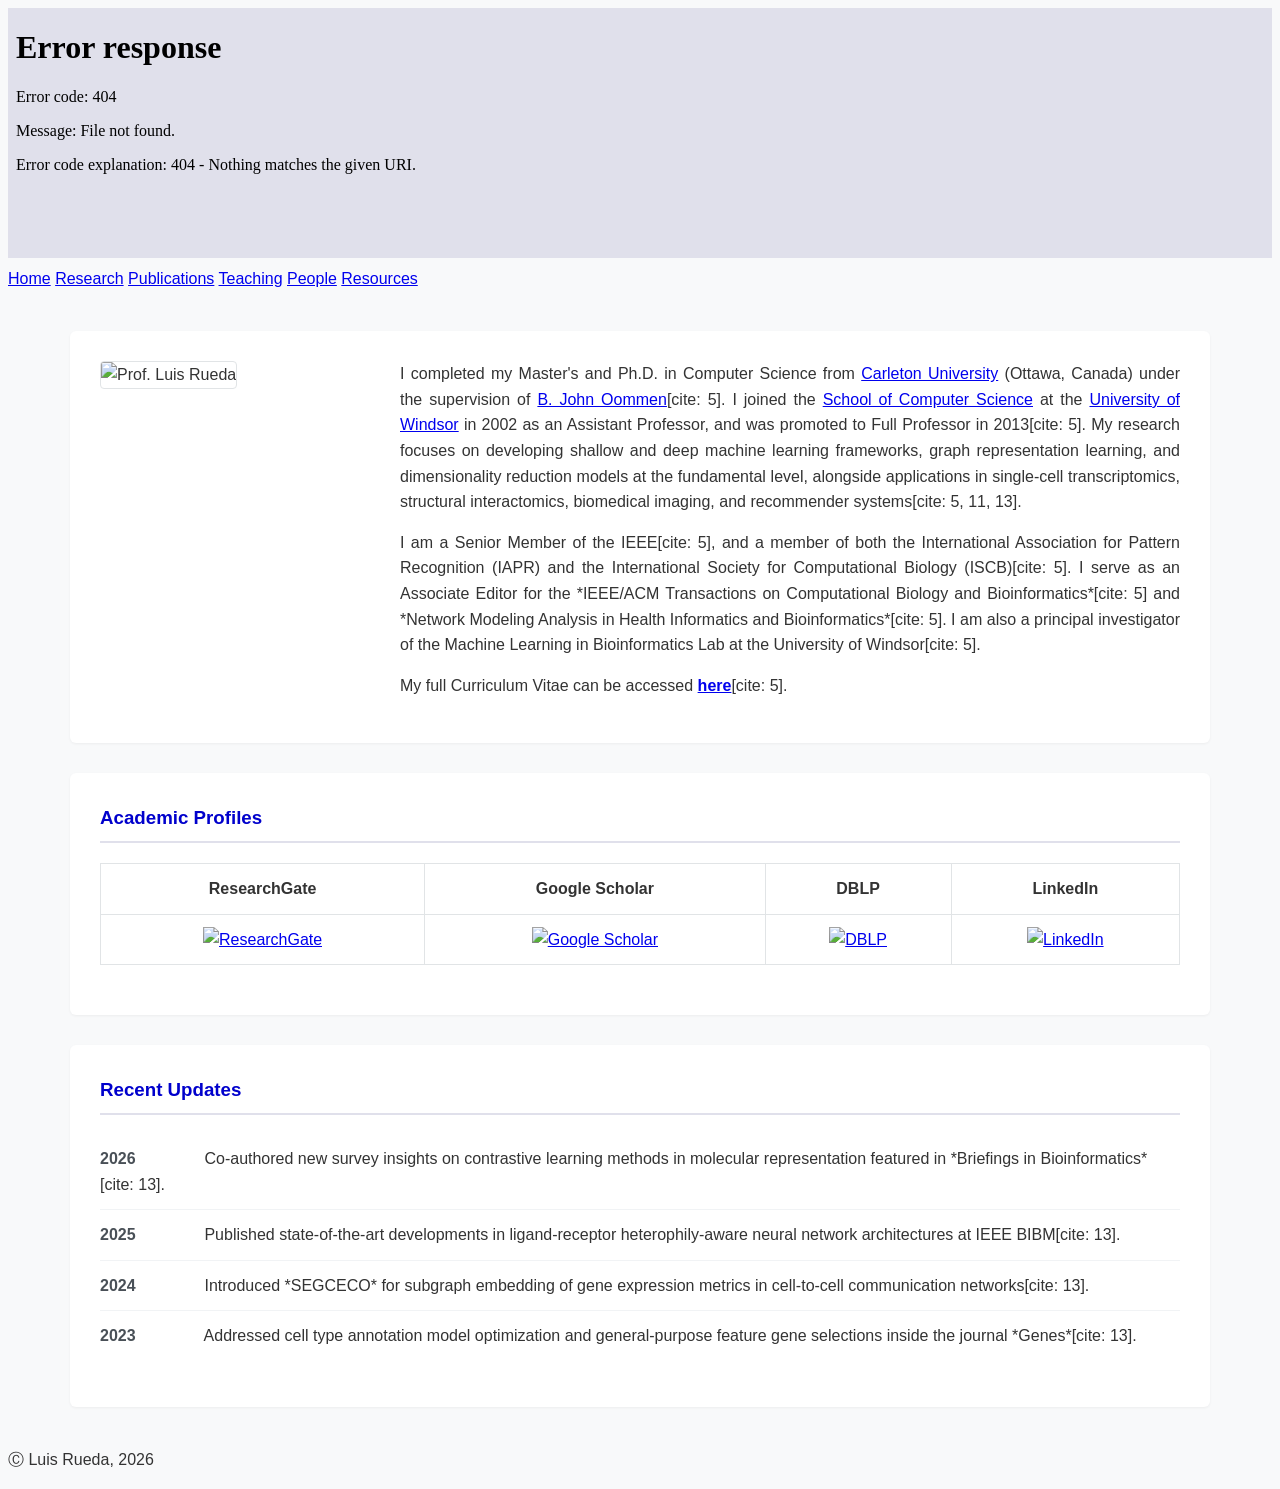
==== index.html @ a16271fa "Update index.html" ====
<!DOCTYPE html>
<html lang="en">
<head>
<title>Prof. Luis Rueda - Home</title>
<meta name="viewport" content="width=device-width, initial-scale=1.0">
<link rel="stylesheet" href="styles.css">
<style>
  /* Clean, professional enhancements for an academic site */
  body {
    font-family: -apple-system, BlinkMacSystemFont, "Segoe UI", Roboto, Arial, sans-serif;
    line-height: 1.6;
    color: #333;
    background-color: #f8f9fa;
  }
  .content-container {
    max-width: 1140px;
    margin: 40px auto;
    padding: 0 20px;
  }
  .profile-grid {
    display: grid;
    grid-template-columns: 1fr 3fr;
    gap: 40px;
    background: #ffffff;
    padding: 30px;
    border-radius: 6px;
    box-shadow: 0 1px 3px rgba(0,0,0,0.05);
    margin-bottom: 30px;
  }
  @media (max-width: 768px) {
    .profile-grid { grid-template-columns: 1fr; gap: 20px; text-align: center; }
    .profile-image { margin: 0 auto; }
  }
  .profile-image {
    width: 160px;
    height: 220px;
    object-fit: cover;
    border-radius: 4px;
    border: 1px solid #e1e4e6;
  }
  .bio-text p {
    margin-top: 0;
    margin-bottom: 15px;
    text-align: justify;
  }
  .social-links-table {
    width: 100%;
    margin: 20px 0;
    border-collapse: collapse;
  }
  .social-links-table td {
    padding: 12px;
    text-align: center;
    background: #ffffff;
    border: 1px solid #e1e4e6;
  }
  .social-links-table img {
    width: 40px;
    height: 40px;
    transition: transform 0.2s;
  }
  .social-links-table img:hover {
    transform: scale(1.05);
  }
  .section-card {
    background: #ffffff;
    padding: 30px;
    border-radius: 6px;
    box-shadow: 0 1px 3px rgba(0,0,0,0.05);
    margin-bottom: 30px;
  }
  .news-list {
    list-style: none;
    padding-left: 0;
  }
  .news-list li {
    padding: 12px 0;
    border-bottom: 1px solid #f1f3f5;
  }
  .news-list li:last-child {
    border-bottom: none;
  }
  .news-date {
    display: inline-block;
    font-weight: bold;
    color: #495057;
    min-width: 100px;
  }
</style>
</head>
<body>

<!-- Header Iframe -->
<iframe height="250px" width="100%" scrolling="no" src="header.html" style="border:none; background-color: #e0e0eb; padding:0px;" name="iframe_header">
  <p>Your browser does not support iframes.</p>
</iframe>

<!-- Navigation Bar -->
<div class="header" id="myHeader">
  <div class="navbar">
    <a href="index.html" class="active">Home</a>
    <a href="research.html">Research</a>
    <a href="publications.html">Publications</a>
    <a href="teaching.html">Teaching</a> 
    <a href="people.html">People</a>  
    <a href="resources.html">Resources</a>  
  </div>
</div>

<div class="content-container">
  <!-- Profile Overview Grid -->
  <div class="profile-grid">
    <div>
      <img class="profile-image" src="images/Luis IWBBIO 2017.jpg" alt="Prof. Luis Rueda">
    </div>
    <div class="bio-text">
      <p>I completed my Master's and Ph.D. in Computer Science from <a href="http://www.carleton.ca/" target="_blank">Carleton University</a> (Ottawa, Canada) under the supervision of <a href="http://people.scs.carleton.ca/~oommen/" target="_blank">B. John Oommen</a>[cite: 5]. I joined the <a href="http://www.cs.uwindsor.ca/" target="_blank">School of Computer Science</a> at the <a href="http://www.uwindsor.ca/" target="_blank">University of Windsor</a> in 2002 as an Assistant Professor, and was promoted to Full Professor in 2013[cite: 5]. My research focuses on developing shallow and deep machine learning frameworks, graph representation learning, and dimensionality reduction models at the fundamental level, alongside applications in single-cell transcriptomics, structural interactomics, biomedical imaging, and recommender systems[cite: 5, 11, 13].</p>
      <p>I am a Senior Member of the IEEE[cite: 5], and a member of both the International Association for Pattern Recognition (IAPR) and the International Society for Computational Biology (ISCB)[cite: 5]. I serve as an Associate Editor for the *IEEE/ACM Transactions on Computational Biology and Bioinformatics*[cite: 5] and *Network Modeling Analysis in Health Informatics and Bioinformatics*[cite: 5]. I am also a principal investigator of the Machine Learning in Bioinformatics Lab at the University of Windsor[cite: 5].</p>
      <p>My full Curriculum Vitae can be accessed <a href="CV.pdf" target="_blank"><strong>here</strong></a>[cite: 5].</p>
    </div>
  </div>

  <!-- External Scholarly Directories -->
  <div class="section-card">
    <h3 style="margin-top:0; color:#0000cc; border-bottom: 2px solid #e0e0eb; padding-bottom: 8px;">Academic Profiles</h3>
    <table class="social-links-table">
      <tr>
        <td><strong>ResearchGate</strong></td>
        <td><strong>Google Scholar</strong></td>
        <td><strong>DBLP</strong></td>
        <td><strong>LinkedIn</strong></td>
      </tr>
      <tr>
        <td><a href="https://www.researchgate.net/profile/Luis_Rueda2" target="_blank"><img src="images/researchgate.png" alt="ResearchGate"></a></td>
        <td><a href="http://scholar.google.ca/citations?user=2OPjLFkAAAAJ" target="_blank"><img src="images/googlescholar.jpg" alt="Google Scholar"></a></td>
        <td><a href="http://www.informatik.uni-trier.de/~ley/pers/hd/r/Rueda:Luis" target="_blank"><img src="images/dblp.png" alt="DBLP"></a></td>
        <td><a href="https://ca.linkedin.com/in/luis-rueda-95838b28" target="_blank"><img src="images/linkedin.png" alt="LinkedIn"></a></td>
      </tr>
    </table>
  </div>

  <!-- Clean Recent News Section -->
  <div class="section-card">
    <h3 style="margin-top:0; color:#0000cc; border-bottom: 2px solid #e0e0eb; padding-bottom: 8px;">Recent Updates</h3>
    <ul class="news-list">
      <li><span class="news-date">2026</span> Co-authored new survey insights on contrastive learning methods in molecular representation featured in *Briefings in Bioinformatics*[cite: 13].</li>
      <li><span class="news-date">2025</span> Published state-of-the-art developments in ligand-receptor heterophily-aware neural network architectures at IEEE BIBM[cite: 13].</li>
      <li><span class="news-date">2024</span> Introduced *SEGCECO* for subgraph embedding of gene expression metrics in cell-to-cell communication networks[cite: 13].</li>
      <li><span class="news-date">2023</span> Addressed cell type annotation model optimization and general-purpose feature gene selections inside the journal *Genes*[cite: 13].</li>
    </ul>
  </div>
</div>

<!-- Footer -->
<div class="footer">
  <p>&#9400; Luis Rueda, 2026</p>
</div>

<script>
window.onscroll = function() { stickyNavbar() };
var header = document.getElementById("myHeader");
var sticky = header.offsetTop;

function stickyNavbar() {
  if (window.pageYOffset > sticky) {
    header.classList.add("sticky");
  } else {
    header.classList.remove("sticky");
  }
}
</script>
</body>
</html>
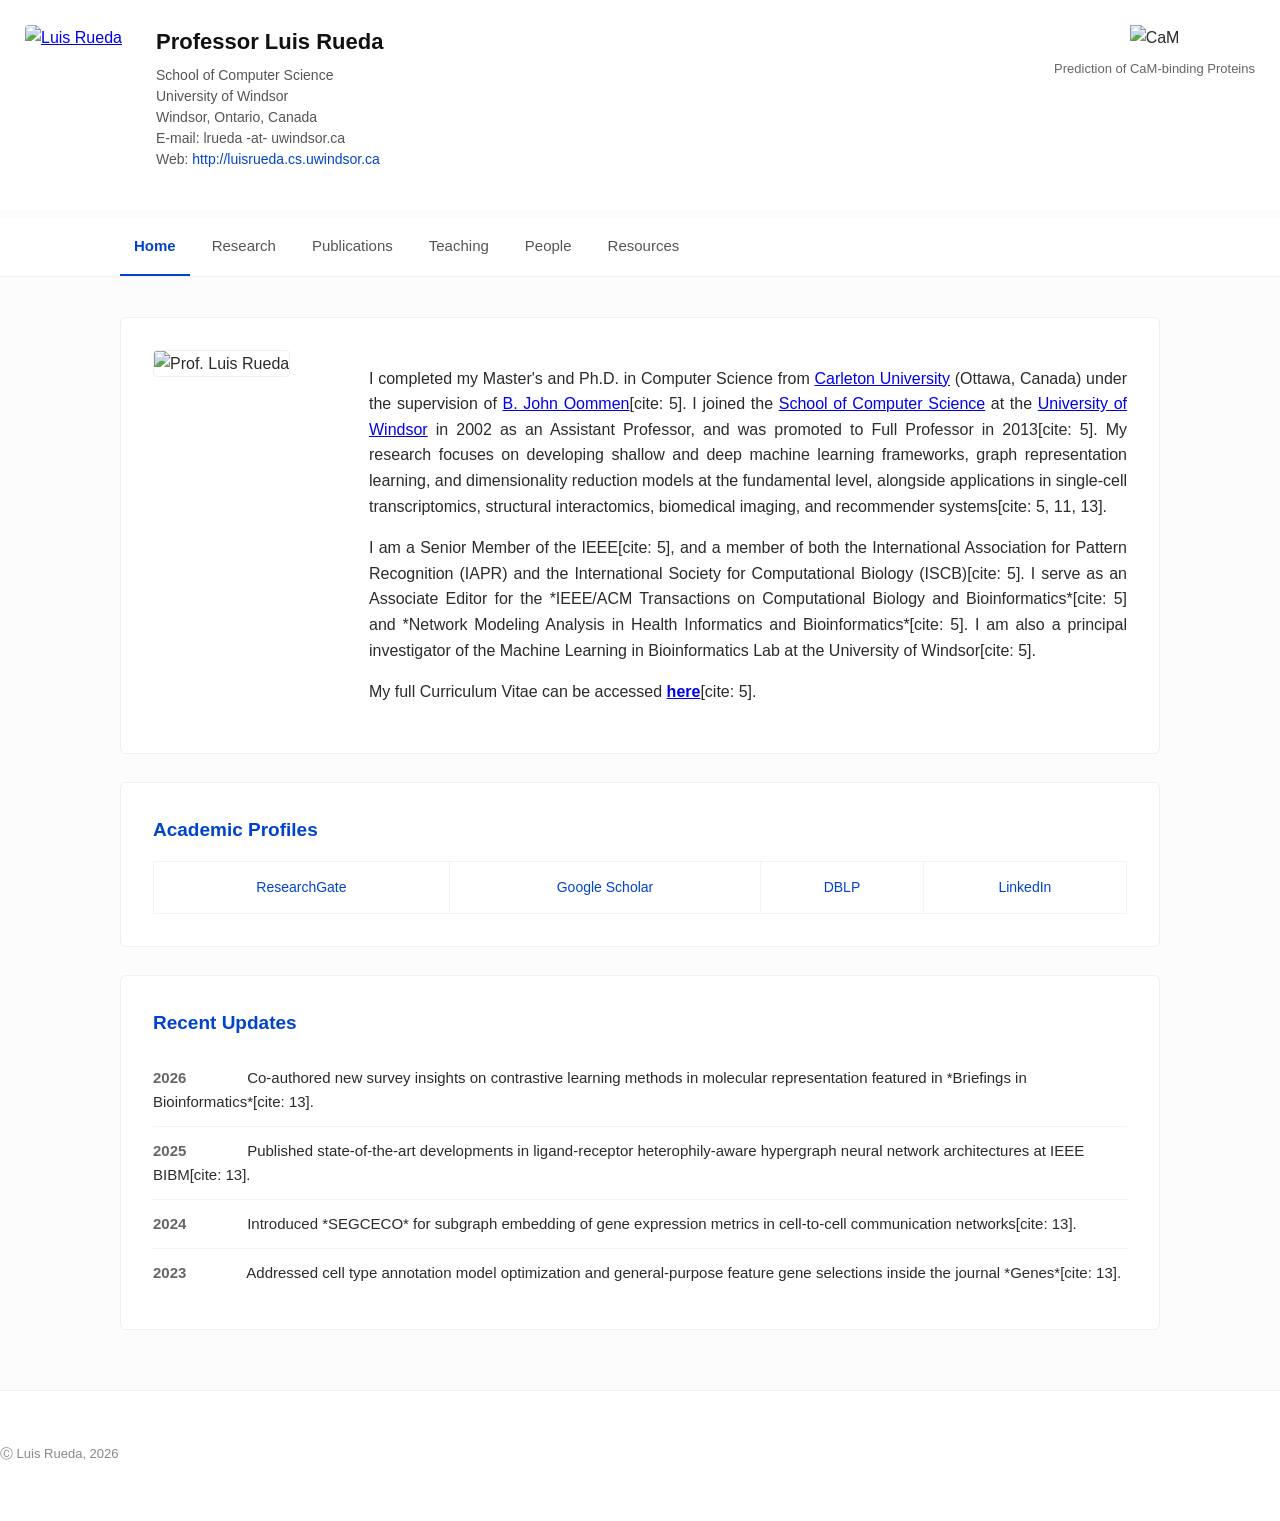
==== commit ee66ee0e: "Update index.html" ====
--- a/index.html
+++ b/index.html
@@ -4,99 +4,14 @@
 <title>Prof. Luis Rueda - Home</title>
 <meta name="viewport" content="width=device-width, initial-scale=1.0">
 <link rel="stylesheet" href="styles.css">
-<style>
-  /* Clean, professional enhancements for an academic site */
-  body {
-    font-family: -apple-system, BlinkMacSystemFont, "Segoe UI", Roboto, Arial, sans-serif;
-    line-height: 1.6;
-    color: #333;
-    background-color: #f8f9fa;
-  }
-  .content-container {
-    max-width: 1140px;
-    margin: 40px auto;
-    padding: 0 20px;
-  }
-  .profile-grid {
-    display: grid;
-    grid-template-columns: 1fr 3fr;
-    gap: 40px;
-    background: #ffffff;
-    padding: 30px;
-    border-radius: 6px;
-    box-shadow: 0 1px 3px rgba(0,0,0,0.05);
-    margin-bottom: 30px;
-  }
-  @media (max-width: 768px) {
-    .profile-grid { grid-template-columns: 1fr; gap: 20px; text-align: center; }
-    .profile-image { margin: 0 auto; }
-  }
-  .profile-image {
-    width: 160px;
-    height: 220px;
-    object-fit: cover;
-    border-radius: 4px;
-    border: 1px solid #e1e4e6;
-  }
-  .bio-text p {
-    margin-top: 0;
-    margin-bottom: 15px;
-    text-align: justify;
-  }
-  .social-links-table {
-    width: 100%;
-    margin: 20px 0;
-    border-collapse: collapse;
-  }
-  .social-links-table td {
-    padding: 12px;
-    text-align: center;
-    background: #ffffff;
-    border: 1px solid #e1e4e6;
-  }
-  .social-links-table img {
-    width: 40px;
-    height: 40px;
-    transition: transform 0.2s;
-  }
-  .social-links-table img:hover {
-    transform: scale(1.05);
-  }
-  .section-card {
-    background: #ffffff;
-    padding: 30px;
-    border-radius: 6px;
-    box-shadow: 0 1px 3px rgba(0,0,0,0.05);
-    margin-bottom: 30px;
-  }
-  .news-list {
-    list-style: none;
-    padding-left: 0;
-  }
-  .news-list li {
-    padding: 12px 0;
-    border-bottom: 1px solid #f1f3f5;
-  }
-  .news-list li:last-child {
-    border-bottom: none;
-  }
-  .news-date {
-    display: inline-block;
-    font-weight: bold;
-    color: #495057;
-    min-width: 100px;
-  }
-</style>
 </head>
 <body>
 
-<!-- Header Iframe -->
-<iframe height="250px" width="100%" scrolling="no" src="header.html" style="border:none; background-color: #e0e0eb; padding:0px;" name="iframe_header">
+<iframe height="210px" width="100%" scrolling="no" src="header.html" style="border:none;" name="iframe_header">
   <p>Your browser does not support iframes.</p>
 </iframe>
 
-<!-- Navigation Bar -->
-<div class="header" id="myHeader">
+<div id="myHeader">
   <div class="navbar">
     <a href="index.html" class="active">Home</a>
     <a href="research.html">Research</a>
@@ -108,50 +23,40 @@
 </div>
 
 <div class="content-container">
-  <!-- Profile Overview Grid -->
   <div class="profile-grid">
     <div>
       <img class="profile-image" src="images/Luis IWBBIO 2017.jpg" alt="Prof. Luis Rueda">
     </div>
-    <div class="bio-text">
+    <div>
       <p>I completed my Master's and Ph.D. in Computer Science from <a href="http://www.carleton.ca/" target="_blank">Carleton University</a> (Ottawa, Canada) under the supervision of <a href="http://people.scs.carleton.ca/~oommen/" target="_blank">B. John Oommen</a>[cite: 5]. I joined the <a href="http://www.cs.uwindsor.ca/" target="_blank">School of Computer Science</a> at the <a href="http://www.uwindsor.ca/" target="_blank">University of Windsor</a> in 2002 as an Assistant Professor, and was promoted to Full Professor in 2013[cite: 5]. My research focuses on developing shallow and deep machine learning frameworks, graph representation learning, and dimensionality reduction models at the fundamental level, alongside applications in single-cell transcriptomics, structural interactomics, biomedical imaging, and recommender systems[cite: 5, 11, 13].</p>
       <p>I am a Senior Member of the IEEE[cite: 5], and a member of both the International Association for Pattern Recognition (IAPR) and the International Society for Computational Biology (ISCB)[cite: 5]. I serve as an Associate Editor for the *IEEE/ACM Transactions on Computational Biology and Bioinformatics*[cite: 5] and *Network Modeling Analysis in Health Informatics and Bioinformatics*[cite: 5]. I am also a principal investigator of the Machine Learning in Bioinformatics Lab at the University of Windsor[cite: 5].</p>
       <p>My full Curriculum Vitae can be accessed <a href="CV.pdf" target="_blank"><strong>here</strong></a>[cite: 5].</p>
     </div>
   </div>
 
-  <!-- External Scholarly Directories -->
   <div class="section-card">
-    <h3 style="margin-top:0; color:#0000cc; border-bottom: 2px solid #e0e0eb; padding-bottom: 8px;">Academic Profiles</h3>
+    <h3>Academic Profiles</h3>
     <table class="social-links-table">
       <tr>
-        <td><strong>ResearchGate</strong></td>
-        <td><strong>Google Scholar</strong></td>
-        <td><strong>DBLP</strong></td>
-        <td><strong>LinkedIn</strong></td>
-      </tr>
-      <tr>
-        <td><a href="https://www.researchgate.net/profile/Luis_Rueda2" target="_blank"><img src="images/researchgate.png" alt="ResearchGate"></a></td>
-        <td><a href="http://scholar.google.ca/citations?user=2OPjLFkAAAAJ" target="_blank"><img src="images/googlescholar.jpg" alt="Google Scholar"></a></td>
-        <td><a href="http://www.informatik.uni-trier.de/~ley/pers/hd/r/Rueda:Luis" target="_blank"><img src="images/dblp.png" alt="DBLP"></a></td>
-        <td><a href="https://ca.linkedin.com/in/luis-rueda-95838b28" target="_blank"><img src="images/linkedin.png" alt="LinkedIn"></a></td>
+        <td><a href="https://www.researchgate.net/profile/Luis_Rueda2" target="_blank">ResearchGate</a></td>
+        <td><a href="http://scholar.google.ca/citations?user=2OPjLFkAAAAJ" target="_blank">Google Scholar</a></td>
+        <td><a href="http://www.informatik.uni-trier.de/~ley/pers/hd/r/Rueda:Luis" target="_blank">DBLP</a></td>
+        <td><a href="https://ca.linkedin.com/in/luis-rueda-95838b28" target="_blank">LinkedIn</a></td>
       </tr>
     </table>
   </div>
 
-  <!-- Clean Recent News Section -->
   <div class="section-card">
-    <h3 style="margin-top:0; color:#0000cc; border-bottom: 2px solid #e0e0eb; padding-bottom: 8px;">Recent Updates</h3>
+    <h3>Recent Updates</h3>
     <ul class="news-list">
       <li><span class="news-date">2026</span> Co-authored new survey insights on contrastive learning methods in molecular representation featured in *Briefings in Bioinformatics*[cite: 13].</li>
-      <li><span class="news-date">2025</span> Published state-of-the-art developments in ligand-receptor heterophily-aware neural network architectures at IEEE BIBM[cite: 13].</li>
+      <li><span class="news-date">2025</span> Published state-of-the-art developments in ligand-receptor heterophily-aware hypergraph neural network architectures at IEEE BIBM[cite: 13].</li>
       <li><span class="news-date">2024</span> Introduced *SEGCECO* for subgraph embedding of gene expression metrics in cell-to-cell communication networks[cite: 13].</li>
       <li><span class="news-date">2023</span> Addressed cell type annotation model optimization and general-purpose feature gene selections inside the journal *Genes*[cite: 13].</li>
     </ul>
   </div>
 </div>
 
-<!-- Footer -->
 <div class="footer">
   <p>&#9400; Luis Rueda, 2026</p>
 </div>
@@ -162,11 +67,8 @@
 var sticky = header.offsetTop;
 
 function stickyNavbar() {
-  if (window.pageYOffset > sticky) {
-    header.classList.add("sticky");
-  } else {
-    header.classList.remove("sticky");
-  }
+  if (window.pageYOffset > sticky) { header.classList.add("sticky"); } 
+  else { header.classList.remove("sticky"); }
 }
 </script>
 </body>
--- a/styles.css
+++ b/styles.css
@@ -0,0 +1,208 @@
+/* --- Core Reset & Typography --- */
+body {
+  font-family: -apple-system, BlinkMacSystemFont, "Segoe UI", Roboto, "Helvetica Neue", Arial, sans-serif;
+  line-height: 1.6;
+  color: #2b2b2b;
+  background-color: #fcfcfd;
+  margin: 0;
+  padding: 0;
+}
+
+/* --- Content Container --- */
+.content-container {
+  max-width: 1040px;
+  margin: 40px auto;
+  padding: 0 24px;
+}
+
+h2 {
+  font-size: 26px;
+  color: #111111;
+  font-weight: 600;
+  margin-bottom: 24px;
+}
+
+p {
+  text-align: justify;
+  margin-bottom: 16px;
+}
+
+/* --- Clean Navigation Bar --- */
+#myHeader {
+  width: 100%;
+  background-color: #ffffff;
+  border-bottom: 1px solid #eef0f2;
+  z-index: 1000;
+}
+
+.navbar {
+  max-width: 1040px;
+  margin: 0 auto;
+  padding: 0 24px;
+  display: flex;
+  gap: 8px;
+}
+
+.navbar a {
+  display: inline-block;
+  padding: 16px 14px;
+  color: #555555;
+  text-decoration: none;
+  font-size: 15px;
+  font-weight: 500;
+  border-bottom: 2px solid transparent;
+  transition: all 0.2s ease-in-out;
+}
+
+.navbar a:hover {
+  color: #0044cc;
+}
+
+.navbar a.active {
+  color: #0044cc;
+  border-bottom-color: #0044cc;
+  font-weight: 600;
+}
+
+.sticky {
+  position: fixed;
+  top: 0;
+  box-shadow: 0 2px 8px rgba(0, 0, 0, 0.04);
+}
+
+/* --- Card Architecture (Template Blocks) --- */
+.section-card, .research-card, .category-section {
+  background: #ffffff;
+  padding: 32px;
+  border-radius: 6px;
+  border: 1px solid #eef0f2;
+  margin-bottom: 28px;
+}
+
+.section-card h3, .research-card h3, .category-section h3 {
+  margin-top: 0;
+  margin-bottom: 16px;
+  font-size: 19px;
+  color: #0044cc;
+  font-weight: 600;
+}
+
+/* --- Home Page Specifics --- */
+.profile-grid {
+  display: grid;
+  grid-template-columns: 180px 1fr;
+  gap: 36px;
+  background: #ffffff;
+  padding: 32px;
+  border-radius: 6px;
+  border: 1px solid #eef0f2;
+  margin-bottom: 28px;
+}
+
+.profile-image {
+  width: 100%;
+  height: auto;
+  aspect-ratio: 160 / 220;
+  object-fit: cover;
+  border-radius: 4px;
+  border: 1px solid #eef0f2;
+}
+
+@media (max-width: 768px) {
+  .profile-grid {
+    grid-template-columns: 1fr;
+    gap: 24px;
+    text-align: center;
+  }
+  .profile-image {
+    width: 160px;
+    margin: 0 auto;
+  }
+  .navbar {
+    flex-wrap: wrap;
+    justify-content: center;
+  }
+}
+
+.social-links-table {
+  width: 100%;
+  border-collapse: collapse;
+  margin-top: 16px;
+}
+
+.social-links-table td {
+  padding: 14px;
+  text-align: center;
+  border: 1px solid #f1f3f5;
+  font-size: 14px;
+}
+
+.social-links-table a {
+  color: #0044cc;
+  text-decoration: none;
+  font-weight: 500;
+}
+
+.social-links-table a:hover {
+  text-decoration: underline;
+}
+
+.news-list {
+  list-style: none;
+  padding-left: 0;
+  margin: 0;
+}
+
+.news-list li {
+  padding: 12px 0;
+  border-bottom: 1px solid #f1f3f5;
+  font-size: 15px;
+}
+
+.news-list li:last-child {
+  border-bottom: none;
+}
+
+.news-date {
+  display: inline-block;
+  font-weight: 600;
+  color: #666666;
+  min-width: 90px;
+}
+
+/* --- Publications Specifics --- */
+.pub-type-heading {
+  font-size: 12px;
+  text-transform: uppercase;
+  color: #888888;
+  letter-spacing: 0.8px;
+  font-weight: 700;
+  margin: 24px 0 10px 0;
+}
+
+.pub-list {
+  padding-left: 20px;
+  margin: 0;
+}
+
+.pub-list li {
+  margin-bottom: 12px;
+  font-size: 15px;
+}
+
+.venue-tag {
+  font-style: italic;
+  color: #555555;
+  font-weight: 500;
+}
+
+/* --- Footer --- */
+.footer {
+  text-align: center;
+  padding: 40px 0;
+  font-size: 13px;
+  color: #888888;
+  border-top: 1px solid #eef0f2;
+  background: #ffffff;
+  margin-top: 60px;
+}
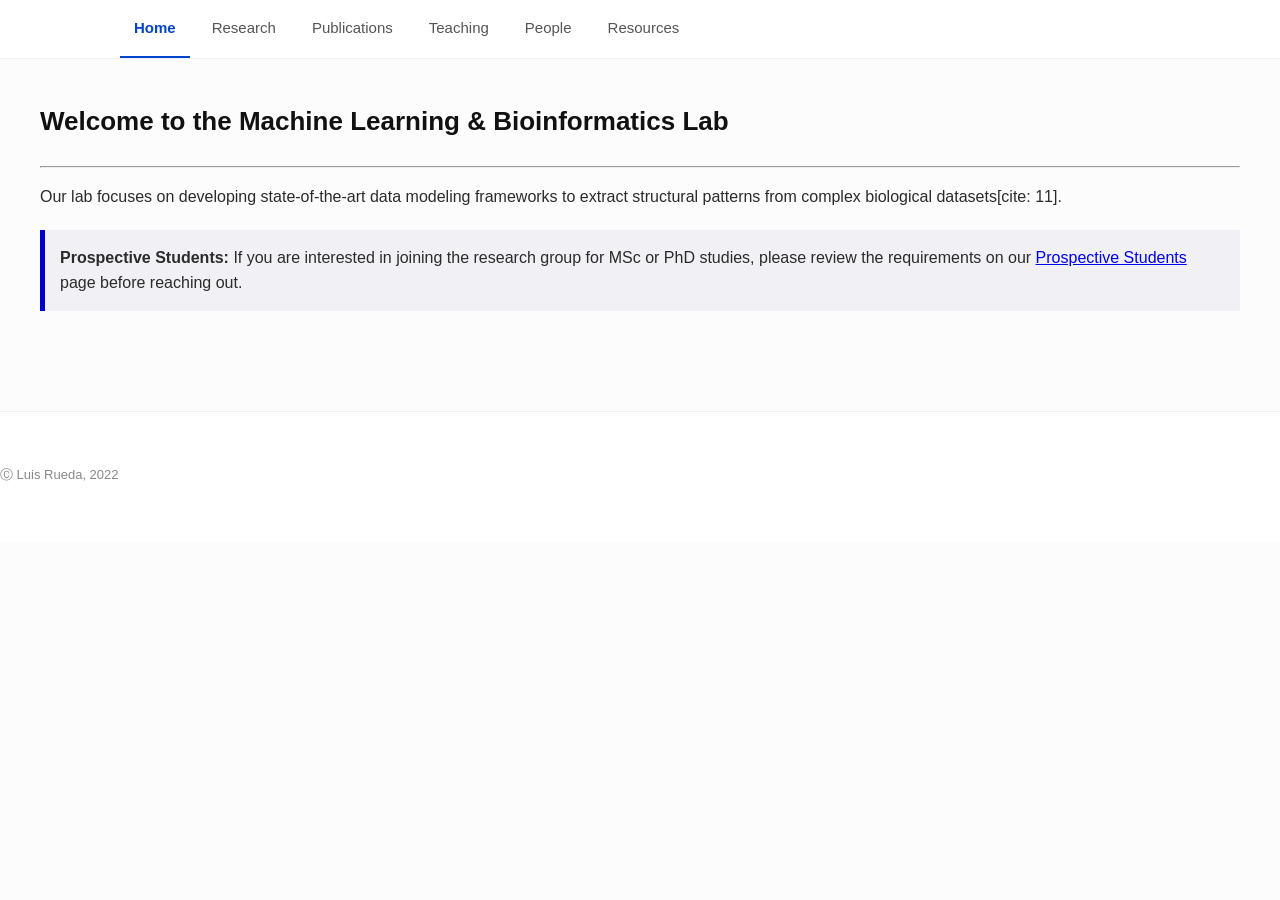
==== commit f706de50: "Update index.html" ====
--- a/index.html
+++ b/index.html
@@ -1,5 +1,5 @@
 <!DOCTYPE html>
-<html lang="en">
+<html>
 <head>
 <title>Prof. Luis Rueda - Home</title>
 <meta name="viewport" content="width=device-width, initial-scale=1.0">
@@ -7,13 +7,14 @@
 </head>
 <body>
 
-<iframe height="210px" width="100%" scrolling="no" src="header.html" style="border:none;" name="iframe_header">
-  <p>Your browser does not support iframes.</p>
-</iframe>
+<!-- Integrated Header Element -->
+<div class="header-container">
+  <!-- Dynamic header insert location or server include fallback -->
+</div>
 
-<div id="myHeader">
+<div class="header" id="myHeader">
   <div class="navbar">
-    <a href="index.html" class="active">Home</a>
+    <a class="active" href="index.html">Home</a>
     <a href="research.html">Research</a>
     <a href="publications.html">Publications</a>
     <a href="teaching.html">Teaching</a> 
@@ -22,54 +23,19 @@
   </div>
 </div>
 
-<div class="content-container">
-  <div class="profile-grid">
-    <div>
-      <img class="profile-image" src="images/Luis IWBBIO 2017.jpg" alt="Prof. Luis Rueda">
-    </div>
-    <div>
-      <p>I completed my Master's and Ph.D. in Computer Science from <a href="http://www.carleton.ca/" target="_blank">Carleton University</a> (Ottawa, Canada) under the supervision of <a href="http://people.scs.carleton.ca/~oommen/" target="_blank">B. John Oommen</a>[cite: 5]. I joined the <a href="http://www.cs.uwindsor.ca/" target="_blank">School of Computer Science</a> at the <a href="http://www.uwindsor.ca/" target="_blank">University of Windsor</a> in 2002 as an Assistant Professor, and was promoted to Full Professor in 2013[cite: 5]. My research focuses on developing shallow and deep machine learning frameworks, graph representation learning, and dimensionality reduction models at the fundamental level, alongside applications in single-cell transcriptomics, structural interactomics, biomedical imaging, and recommender systems[cite: 5, 11, 13].</p>
-      <p>I am a Senior Member of the IEEE[cite: 5], and a member of both the International Association for Pattern Recognition (IAPR) and the International Society for Computational Biology (ISCB)[cite: 5]. I serve as an Associate Editor for the *IEEE/ACM Transactions on Computational Biology and Bioinformatics*[cite: 5] and *Network Modeling Analysis in Health Informatics and Bioinformatics*[cite: 5]. I am also a principal investigator of the Machine Learning in Bioinformatics Lab at the University of Windsor[cite: 5].</p>
-      <p>My full Curriculum Vitae can be accessed <a href="CV.pdf" target="_blank"><strong>here</strong></a>[cite: 5].</p>
-    </div>
-  </div>
-
-  <div class="section-card">
-    <h3>Academic Profiles</h3>
-    <table class="social-links-table">
-      <tr>
-        <td><a href="https://www.researchgate.net/profile/Luis_Rueda2" target="_blank">ResearchGate</a></td>
-        <td><a href="http://scholar.google.ca/citations?user=2OPjLFkAAAAJ" target="_blank">Google Scholar</a></td>
-        <td><a href="http://www.informatik.uni-trier.de/~ley/pers/hd/r/Rueda:Luis" target="_blank">DBLP</a></td>
-        <td><a href="https://ca.linkedin.com/in/luis-rueda-95838b28" target="_blank">LinkedIn</a></td>
-      </tr>
-    </table>
-  </div>
-
-  <div class="section-card">
-    <h3>Recent Updates</h3>
-    <ul class="news-list">
-      <li><span class="news-date">2026</span> Co-authored new survey insights on contrastive learning methods in molecular representation featured in *Briefings in Bioinformatics*[cite: 13].</li>
-      <li><span class="news-date">2025</span> Published state-of-the-art developments in ligand-receptor heterophily-aware hypergraph neural network architectures at IEEE BIBM[cite: 13].</li>
-      <li><span class="news-date">2024</span> Introduced *SEGCECO* for subgraph embedding of gene expression metrics in cell-to-cell communication networks[cite: 13].</li>
-      <li><span class="news-date">2023</span> Addressed cell type annotation model optimization and general-purpose feature gene selections inside the journal *Genes*[cite: 13].</li>
-    </ul>
-  </div>
+<div class="content-wrapper" style="padding: 20px; max-width: 1200px; margin: auto;">
+  <h2>Welcome to the Machine Learning & Bioinformatics Lab</h2>
+  <hr>
+  <p>Our lab focuses on developing state-of-the-art data modeling frameworks to extract structural patterns from complex biological datasets[cite: 11].</p>
+  
+  <blockquote style="margin: 20px 0; padding: 15px; background: #f0f0f5; border-left: 5px solid #0000cc;">
+    <strong>Prospective Students:</strong> If you are interested in joining the research group for MSc or PhD studies, please review the requirements on our <a href="prospective-students.html">Prospective Students</a> page before reaching out.
+  </blockquote>
 </div>
 
 <div class="footer">
-  <p>&#9400; Luis Rueda, 2026</p>
+    <p>&#9400; Luis Rueda, 2022</p>
 </div>
 
-<script>
-window.onscroll = function() { stickyNavbar() };
-var header = document.getElementById("myHeader");
-var sticky = header.offsetTop;
-
-function stickyNavbar() {
-  if (window.pageYOffset > sticky) { header.classList.add("sticky"); } 
-  else { header.classList.remove("sticky"); }
-}
-</script>
 </body>
 </html>
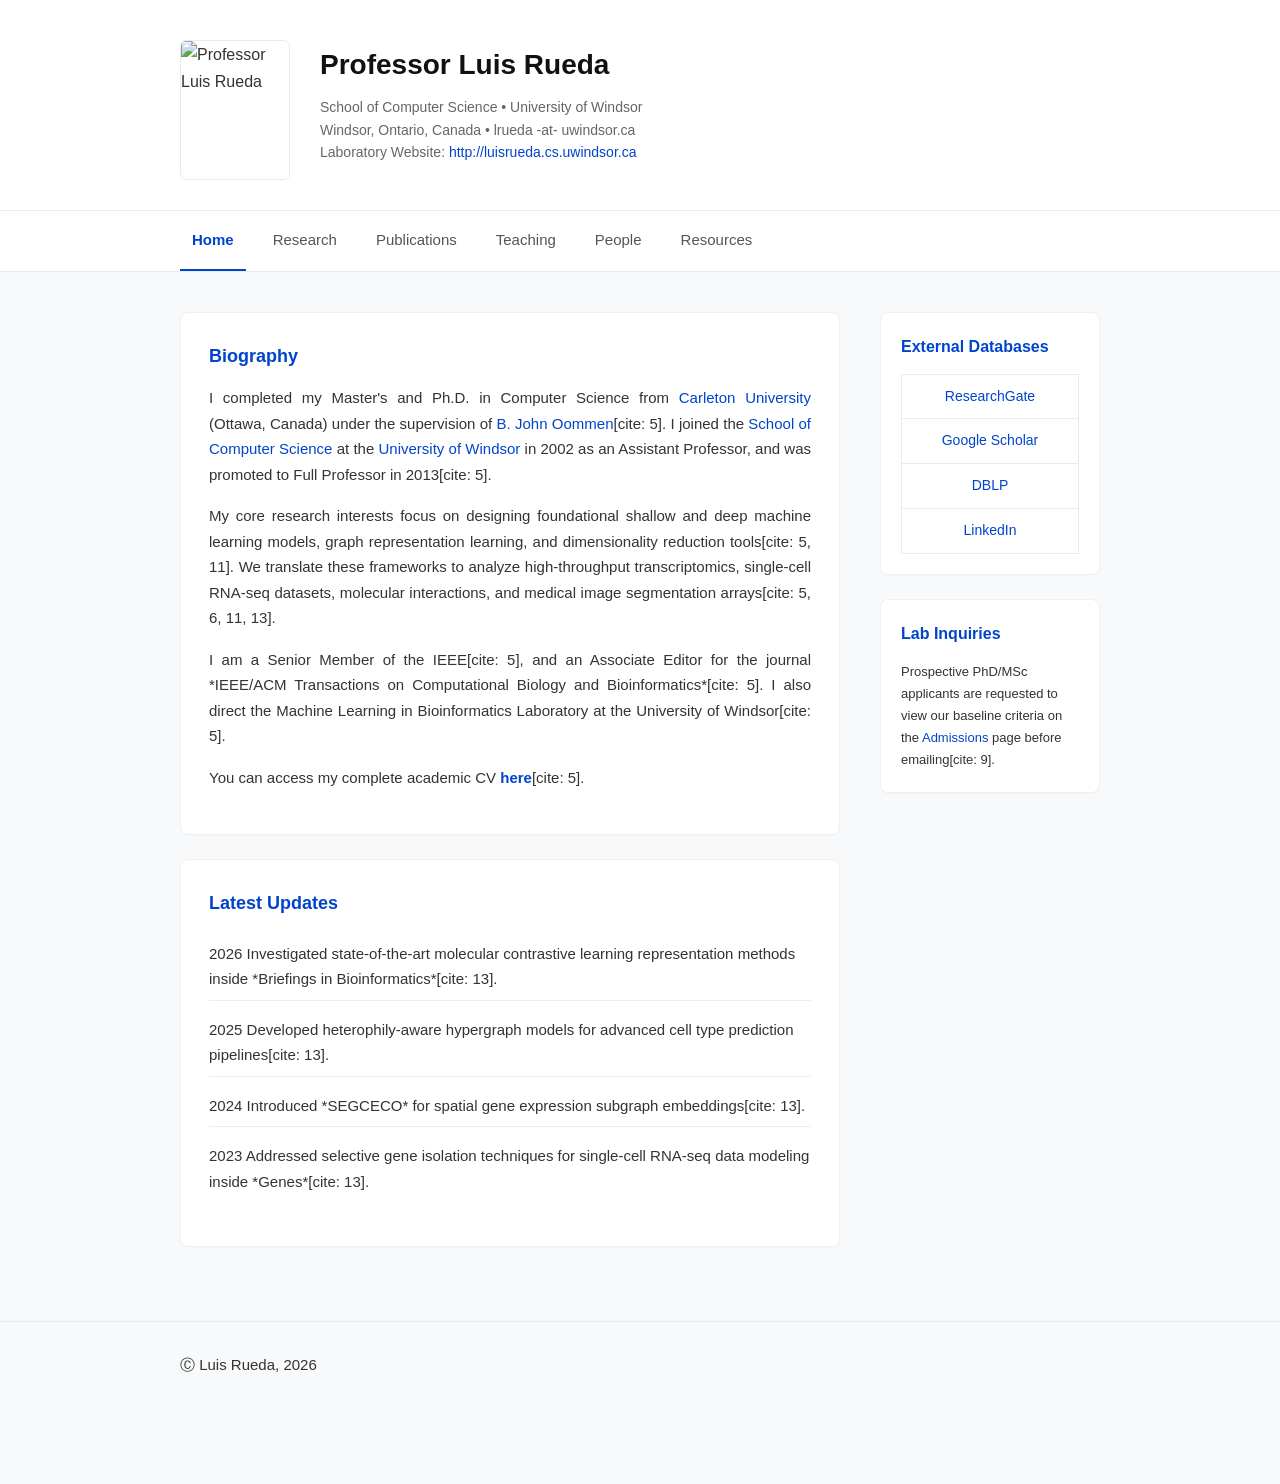
==== commit 52dfbbb0: "Update index.html" ====
--- a/index.html
+++ b/index.html
@@ -1,5 +1,5 @@
 <!DOCTYPE html>
-<html>
+<html lang="en">
 <head>
 <title>Prof. Luis Rueda - Home</title>
 <meta name="viewport" content="width=device-width, initial-scale=1.0">
@@ -7,35 +7,88 @@
 </head>
 <body>
 
-<!-- Integrated Header Element -->
-<div class="header-container">
-  <!-- Dynamic header insert location or server include fallback -->
-</div>
+<!-- Modern Top Branding Header Section -->
+<header class="site-header">
+  <div class="container">
+    <div class="profile-block">
+      <img src="images/Luis Aug 2015.jpg" alt="Professor Luis Rueda" class="profile-pic">
+      <div class="profile-info">
+        <h1>Professor Luis Rueda</h1>
+        <p>
+          School of Computer Science &bull; University of Windsor<br>
+          Windsor, Ontario, Canada &bull; lrueda -at- uwindsor.ca<br>
+          Laboratory Website: <a href="http://luisrueda.cs.uwindsor.ca">http://luisrueda.cs.uwindsor.ca</a>
+        </p>
+      </div>
+    </div>
+  </div>
+</header>
 
-<div class="header" id="myHeader">
-  <div class="navbar">
-    <a class="active" href="index.html">Home</a>
-    <a href="research.html">Research</a>
-    <a href="publications.html">Publications</a>
-    <a href="teaching.html">Teaching</a> 
-    <a href="people.html">People</a>  
-    <a href="resources.html">Resources</a>  
+<!-- Modern Sticky Navbar Navigation -->
+<div class="nav-wrapper">
+  <div class="container">
+    <nav class="navbar">
+      <a href="index.html" class="active">Home</a>
+      <a href="research.html">Research</a>
+      <a href="publications.html">Publications</a>
+      <a href="teaching.html">Teaching</a> 
+      <a href="people.html">People</a>  
+      <a href="resources.html">Resources</a>  
+    </nav>
   </div>
 </div>
 
-<div class="content-wrapper" style="padding: 20px; max-width: 1200px; margin: auto;">
-  <h2>Welcome to the Machine Learning & Bioinformatics Lab</h2>
-  <hr>
-  <p>Our lab focuses on developing state-of-the-art data modeling frameworks to extract structural patterns from complex biological datasets[cite: 11].</p>
-  
-  <blockquote style="margin: 20px 0; padding: 15px; background: #f0f0f5; border-left: 5px solid #0000cc;">
-    <strong>Prospective Students:</strong> If you are interested in joining the research group for MSc or PhD studies, please review the requirements on our <a href="prospective-students.html">Prospective Students</a> page before reaching out.
-  </blockquote>
+<!-- Main Body Area -->
+<div class="container main-content">
+  <div class="layout-grid">
+    
+    <!-- Left Column: Primary Content -->
+    <main>
+      <div class="info-card">
+        <h3>Biography</h3>
+        <p>I completed my Master's and Ph.D. in Computer Science from <a href="http://www.carleton.ca/" target="_blank">Carleton University</a> (Ottawa, Canada) under the supervision of <a href="http://people.scs.carleton.ca/~oommen/" target="_blank">B. John Oommen</a>[cite: 5]. I joined the <a href="http://www.cs.uwindsor.ca/" target="_blank">School of Computer Science</a> at the <a href="http://www.uwindsor.ca/" target="_blank">University of Windsor</a> in 2002 as an Assistant Professor, and was promoted to Full Professor in 2013[cite: 5].</p>
+        <p>My core research interests focus on designing foundational shallow and deep machine learning models, graph representation learning, and dimensionality reduction tools[cite: 5, 11]. We translate these frameworks to analyze high-throughput transcriptomics, single-cell RNA-seq datasets, molecular interactions, and medical image segmentation arrays[cite: 5, 6, 11, 13].</p>
+        <p>I am a Senior Member of the IEEE[cite: 5], and an Associate Editor for the journal *IEEE/ACM Transactions on Computational Biology and Bioinformatics*[cite: 5]. I also direct the Machine Learning in Bioinformatics Laboratory at the University of Windsor[cite: 5].</p>
+        <p>You can access my complete academic CV <a href="CV.pdf" target="_blank"><strong>here</strong></a>[cite: 5].</p>
+      </div>
+
+      <div class="info-card">
+        <h3>Latest Updates</h3>
+        <ul class="news-list" style="list-style: none; padding-left: 0;">
+          <li style="padding: 8px 0; border-bottom: 1px solid #eee;"><span class="news-date">2026</span> Investigated state-of-the-art molecular contrastive learning representation methods inside *Briefings in Bioinformatics*[cite: 13].</li>
+          <li style="padding: 8px 0; border-bottom: 1px solid #eee;"><span class="news-date">2025</span> Developed heterophily-aware hypergraph models for advanced cell type prediction pipelines[cite: 13].</li>
+          <li style="padding: 8px 0; border-bottom: 1px solid #eee;"><span class="news-date">2024</span> Introduced *SEGCECO* for spatial gene expression subgraph embeddings[cite: 13].</li>
+          <li style="padding: 8px 0; border-bottom: none;"><span class="news-date">2023</span> Addressed selective gene isolation techniques for single-cell RNA-seq data modeling inside *Genes*[cite: 13].</li>
+        </ul>
+      </div>
+    </main>
+
+    <!-- Right Column: Quick Directories -->
+    <aside>
+      <div class="info-card" style="padding: 20px;">
+        <h3 style="font-size: 16px;">External Databases</h3>
+        <table class="directory-table">
+          <tr><td><a href="https://www.researchgate.net/profile/Luis_Rueda2" target="_blank">ResearchGate</a></td></tr>
+          <tr><td><a href="http://scholar.google.ca/citations?user=2OPjLFkAAAAJ" target="_blank">Google Scholar</a></td></tr>
+          <tr><td><a href="http://www.informatik.uni-trier.de/~ley/pers/hd/r/Rueda:Luis" target="_blank">DBLP</a></td></tr>
+          <tr><td><a href="https://ca.linkedin.com/in/luis-rueda-95838b28" target="_blank">LinkedIn</a></td></tr>
+        </table>
+      </div>
+
+      <div class="info-card" style="padding: 20px;">
+        <h3 style="font-size: 16px;">Lab Inquiries</h3>
+        <p style="font-size: 13px; text-align: left; margin: 0;">Prospective PhD/MSc applicants are requested to view our baseline criteria on the <a href="prospective-students.html">Admissions</a> page before emailing[cite: 9].</p>
+      </div>
+    </aside>
+
+  </div>
 </div>
 
-<div class="footer">
-    <p>&#9400; Luis Rueda, 2022</p>
-</div>
+<footer class="footer">
+  <div class="container">
+    <p>&#9400; Luis Rueda, 2026</p>
+  </div>
+</footer>
 
 </body>
 </html>
--- a/styles.css
+++ b/styles.css
@@ -1,208 +1,207 @@
-/* --- Core Reset & Typography --- */
+/* --- Global Theme & Reset --- */
+* {
+  box-sizing: border-box;
+  margin: 0;
+  padding: 0;
+}
+
 body {
   font-family: -apple-system, BlinkMacSystemFont, "Segoe UI", Roboto, "Helvetica Neue", Arial, sans-serif;
+  line-height: 1.7;
+  color: #333333;
+  background-color: #f8f9fa;
+  padding-bottom: 60px;
+}
+
+a {
+  color: #0044cc;
+  text-decoration: none;
+  transition: color 0.2s ease-in-out;
+}
+
+a:hover {
+  color: #002288;
+  text-decoration: underline;
+}
+
+/* --- Layout Container --- */
+.container {
+  max-width: 960px;
+  margin: 0 auto;
+  padding: 0 20px;
+}
+
+/* --- Modern Header Section --- */
+.site-header {
+  background-color: #ffffff;
+  padding: 40px 0 30px 0;
+}
+
+.profile-block {
+  display: flex;
+  align-items: center;
+  gap: 30px;
+}
+
+.profile-pic {
+  width: 110px;
+  height: 140px;
+  object-fit: cover;
+  border-radius: 6px;
+  border: 1px solid #e9ecef;
+}
+
+.profile-info h1 {
+  font-size: 28px;
+  color: #111111;
+  font-weight: 700;
+  margin-bottom: 8px;
+}
+
+.profile-info p {
+  font-size: 14px;
+  color: #666666;
   line-height: 1.6;
-  color: #2b2b2b;
-  background-color: #fcfcfd;
-  margin: 0;
-  padding: 0;
-}
-
-/* --- Content Container --- */
-.content-container {
-  max-width: 1040px;
-  margin: 40px auto;
-  padding: 0 24px;
-}
-
-h2 {
-  font-size: 26px;
-  color: #111111;
-  font-weight: 600;
-  margin-bottom: 24px;
-}
-
-p {
-  text-align: justify;
-  margin-bottom: 16px;
-}
-
-/* --- Clean Navigation Bar --- */
-#myHeader {
-  width: 100%;
-  background-color: #ffffff;
-  border-bottom: 1px solid #eef0f2;
+}
+
+/* --- Sleek Sticky Navbar --- */
+.nav-wrapper {
+  position: sticky;
+  top: 0;
+  background-color: rgba(255, 255, 255, 0.95);
+  border-top: 1px solid #eee;
+  border-bottom: 1px solid #e9ecef;
   z-index: 1000;
+  backdrop-filter: blur(8px);
 }
 
 .navbar {
-  max-width: 1040px;
-  margin: 0 auto;
-  padding: 0 24px;
   display: flex;
-  gap: 8px;
+  gap: 15px;
 }
 
 .navbar a {
   display: inline-block;
-  padding: 16px 14px;
+  padding: 16px 12px;
   color: #555555;
-  text-decoration: none;
   font-size: 15px;
   font-weight: 500;
   border-bottom: 2px solid transparent;
-  transition: all 0.2s ease-in-out;
+  transition: all 0.2s ease;
 }
 
 .navbar a:hover {
   color: #0044cc;
+  text-decoration: none;
 }
 
 .navbar a.active {
   color: #0044cc;
-  border-bottom-color: #0044cc;
+  border-bottom: 2px solid #0044cc;
   font-weight: 600;
-}
-
-.sticky {
-  position: fixed;
-  top: 0;
-  box-shadow: 0 2px 8px rgba(0, 0, 0, 0.04);
-}
-
-/* --- Card Architecture (Template Blocks) --- */
-.section-card, .research-card, .category-section {
+  text-decoration: none;
+}
+
+/* --- Core Content Grid --- */
+.main-content {
+  margin-top: 40px;
+}
+
+.layout-grid {
+  display: grid;
+  grid-template-columns: 3fr 1fr;
+  gap: 40px;
+}
+
+@media (max-width: 768px) {
+  .profile-block {
+    flex-direction: column;
+    text-align: center;
+  }
+  .layout-grid {
+    grid-template-columns: 1fr;
+    gap: 30px;
+  }
+  .navbar {
+    justify-content: center;
+    flex-wrap: wrap;
+    gap: 5px;
+  }
+  .navbar a {
+    padding: 12px 10px;
+  }
+}
+
+/* --- Academic Template Cards --- */
+.paper-card, .research-card, .info-card {
   background: #ffffff;
-  padding: 32px;
-  border-radius: 6px;
+  padding: 28px;
+  border-radius: 8px;
   border: 1px solid #eef0f2;
-  margin-bottom: 28px;
-}
-
-.section-card h3, .research-card h3, .category-section h3 {
+  margin-bottom: 24px;
+  box-shadow: 0 1px 3px rgba(0,0,0,0.02);
+}
+
+.paper-card h3, .research-card h3, .info-card h3 {
   margin-top: 0;
+  margin-bottom: 14px;
+  font-size: 18px;
+  color: #0044cc;
+  font-weight: 600;
+}
+
+/* --- Typography & Lists --- */
+p {
+  font-size: 15px;
+  color: #333333;
   margin-bottom: 16px;
-  font-size: 19px;
-  color: #0044cc;
-  font-weight: 600;
-}
-
-/* --- Home Page Specifics --- */
-.profile-grid {
-  display: grid;
-  grid-template-columns: 180px 1fr;
-  gap: 36px;
-  background: #ffffff;
-  padding: 32px;
-  border-radius: 6px;
-  border: 1px solid #eef0f2;
-  margin-bottom: 28px;
-}
-
-.profile-image {
-  width: 100%;
-  height: auto;
-  aspect-ratio: 160 / 220;
-  object-fit: cover;
-  border-radius: 4px;
-  border: 1px solid #eef0f2;
-}
-
-@media (max-width: 768px) {
-  .profile-grid {
-    grid-template-columns: 1fr;
-    gap: 24px;
-    text-align: center;
-  }
-  .profile-image {
-    width: 160px;
-    margin: 0 auto;
-  }
-  .navbar {
-    flex-wrap: wrap;
-    justify-content: center;
-  }
-}
-
-.social-links-table {
-  width: 100%;
-  border-collapse: collapse;
-  margin-top: 16px;
-}
-
-.social-links-table td {
-  padding: 14px;
-  text-align: center;
-  border: 1px solid #f1f3f5;
-  font-size: 14px;
-}
-
-.social-links-table a {
-  color: #0044cc;
-  text-decoration: none;
-  font-weight: 500;
-}
-
-.social-links-table a:hover {
-  text-decoration: underline;
-}
-
-.news-list {
-  list-style: none;
-  padding-left: 0;
-  margin: 0;
-}
-
-.news-list li {
-  padding: 12px 0;
-  border-bottom: 1px solid #f1f3f5;
+  text-align: justify;
+}
+
+ul {
+  padding-left: 20px;
+  margin-bottom: 16px;
+}
+
+li {
   font-size: 15px;
-}
-
-.news-list li:last-child {
-  border-bottom: none;
-}
-
-.news-date {
-  display: inline-block;
-  font-weight: 600;
-  color: #666666;
-  min-width: 90px;
-}
-
-/* --- Publications Specifics --- */
-.pub-type-heading {
-  font-size: 12px;
+  margin-bottom: 8px;
+}
+
+.pub-type-tag {
+  font-size: 11px;
   text-transform: uppercase;
   color: #888888;
   letter-spacing: 0.8px;
   font-weight: 700;
-  margin: 24px 0 10px 0;
-}
-
-.pub-list {
-  padding-left: 20px;
-  margin: 0;
-}
-
-.pub-list li {
-  margin-bottom: 12px;
-  font-size: 15px;
-}
-
-.venue-tag {
+  margin: 20px 0 8px 0;
+  display: block;
+}
+
+.venue-text {
   font-style: italic;
   color: #555555;
-  font-weight: 500;
+}
+
+/* --- Directory Tables --- */
+.directory-table {
+  width: 100%;
+  border-collapse: collapse;
+}
+
+.directory-table td {
+  padding: 10px;
+  text-align: center;
+  border: 1px solid #e9ecef;
+  font-size: 14px;
 }
 
 /* --- Footer --- */
 .footer {
   text-align: center;
-  padding: 40px 0;
+  padding: 30px 0;
   font-size: 13px;
   color: #888888;
-  border-top: 1px solid #eef0f2;
-  background: #ffffff;
-  margin-top: 60px;
-}
+  margin-top: 50px;
+  border-top: 1px solid #e9ecef;
+}
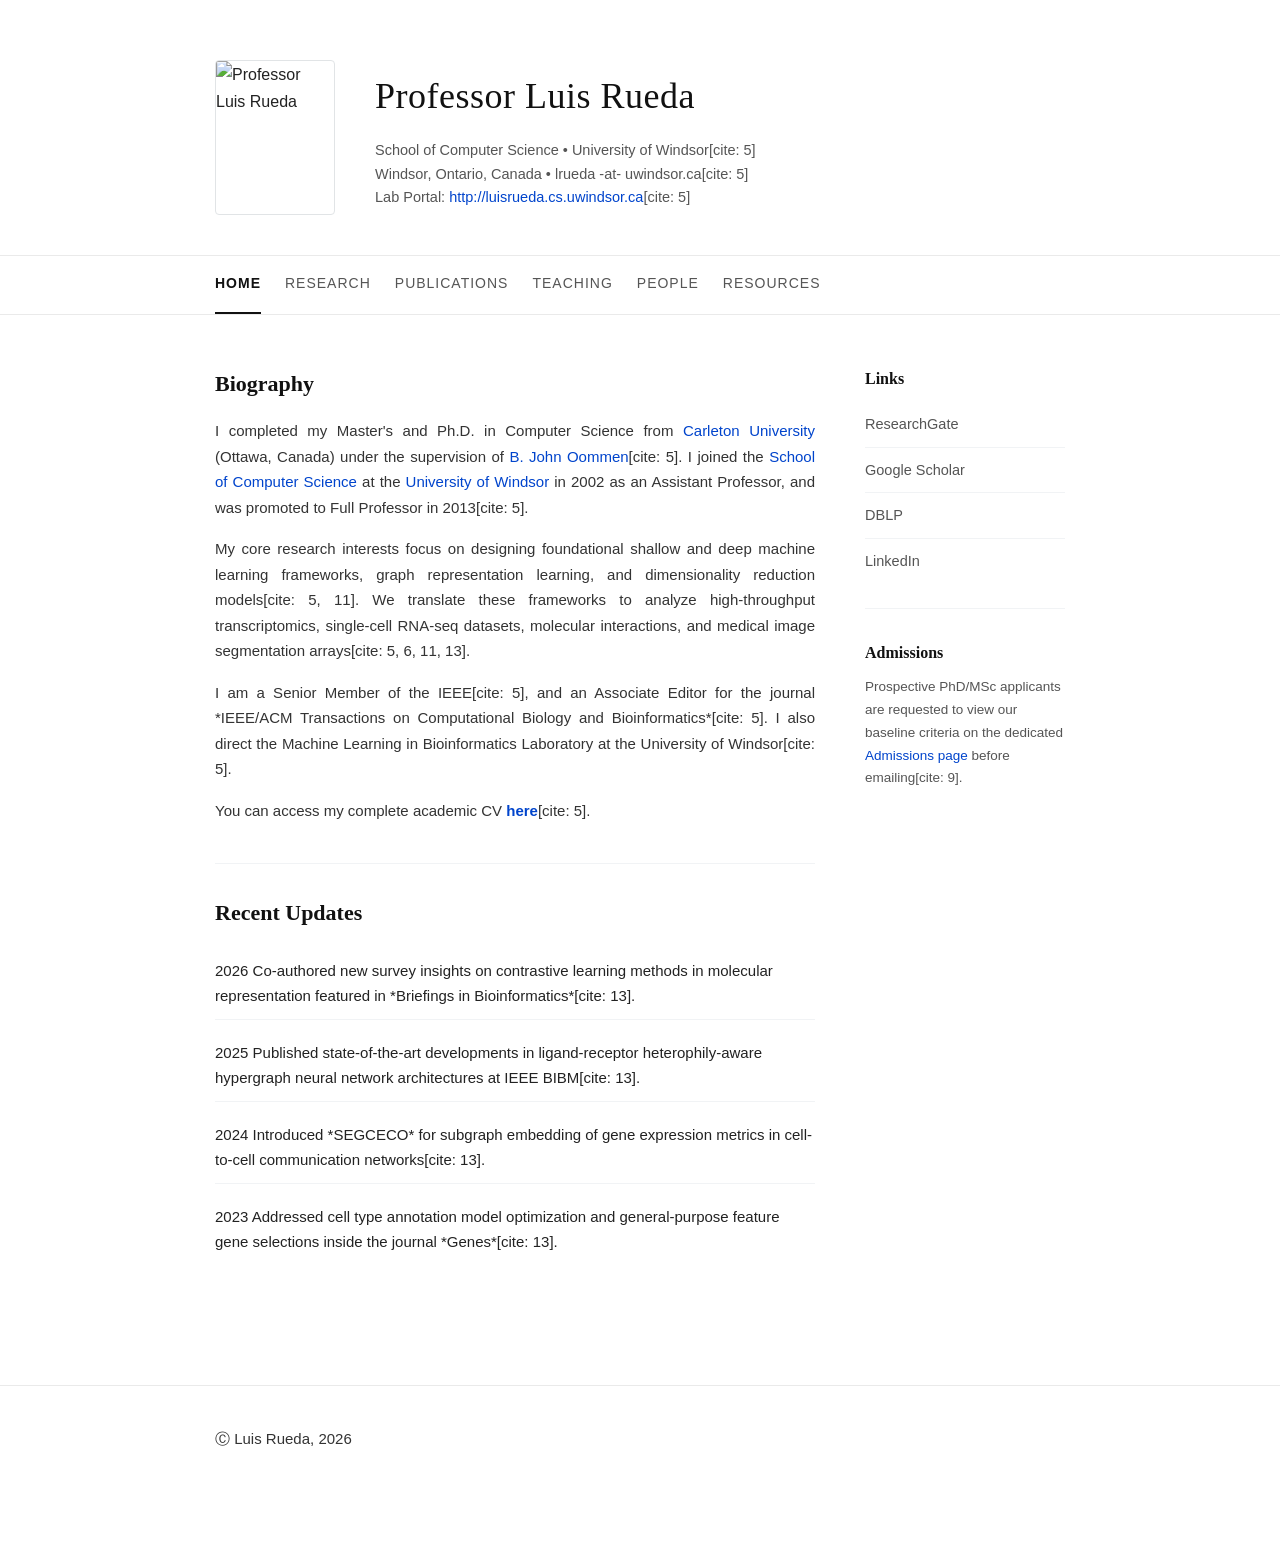
==== commit 991f86a3: "Update index.html" ====
--- a/index.html
+++ b/index.html
@@ -7,7 +7,7 @@
 </head>
 <body>
 
-<!-- Modern Top Branding Header Section -->
+<!-- Minimalist Brand Header Section -->
 <header class="site-header">
   <div class="container">
     <div class="profile-block">
@@ -15,16 +15,16 @@
       <div class="profile-info">
         <h1>Professor Luis Rueda</h1>
         <p>
-          School of Computer Science &bull; University of Windsor<br>
-          Windsor, Ontario, Canada &bull; lrueda -at- uwindsor.ca<br>
-          Laboratory Website: <a href="http://luisrueda.cs.uwindsor.ca">http://luisrueda.cs.uwindsor.ca</a>
+          School of Computer Science &bull; University of Windsor[cite: 5]<br>
+          Windsor, Ontario, Canada &bull; lrueda -at- uwindsor.ca[cite: 5]<br>
+          Lab Portal: <a href="http://luisrueda.cs.uwindsor.ca">http://luisrueda.cs.uwindsor.ca</a>[cite: 5]
         </p>
       </div>
     </div>
   </div>
 </header>
 
-<!-- Modern Sticky Navbar Navigation -->
+<!-- Modern Sticky Navbar Section -->
 <div class="nav-wrapper">
   <div class="container">
     <nav class="navbar">
@@ -42,31 +42,31 @@
 <div class="container main-content">
   <div class="layout-grid">
     
-    <!-- Left Column: Primary Content -->
+    <!-- Primary Info Column -->
     <main>
       <div class="info-card">
         <h3>Biography</h3>
         <p>I completed my Master's and Ph.D. in Computer Science from <a href="http://www.carleton.ca/" target="_blank">Carleton University</a> (Ottawa, Canada) under the supervision of <a href="http://people.scs.carleton.ca/~oommen/" target="_blank">B. John Oommen</a>[cite: 5]. I joined the <a href="http://www.cs.uwindsor.ca/" target="_blank">School of Computer Science</a> at the <a href="http://www.uwindsor.ca/" target="_blank">University of Windsor</a> in 2002 as an Assistant Professor, and was promoted to Full Professor in 2013[cite: 5].</p>
-        <p>My core research interests focus on designing foundational shallow and deep machine learning models, graph representation learning, and dimensionality reduction tools[cite: 5, 11]. We translate these frameworks to analyze high-throughput transcriptomics, single-cell RNA-seq datasets, molecular interactions, and medical image segmentation arrays[cite: 5, 6, 11, 13].</p>
+        <p>My core research interests focus on designing foundational shallow and deep machine learning frameworks, graph representation learning, and dimensionality reduction models[cite: 5, 11]. We translate these frameworks to analyze high-throughput transcriptomics, single-cell RNA-seq datasets, molecular interactions, and medical image segmentation arrays[cite: 5, 6, 11, 13].</p>
         <p>I am a Senior Member of the IEEE[cite: 5], and an Associate Editor for the journal *IEEE/ACM Transactions on Computational Biology and Bioinformatics*[cite: 5]. I also direct the Machine Learning in Bioinformatics Laboratory at the University of Windsor[cite: 5].</p>
         <p>You can access my complete academic CV <a href="CV.pdf" target="_blank"><strong>here</strong></a>[cite: 5].</p>
       </div>
 
       <div class="info-card">
-        <h3>Latest Updates</h3>
+        <h3>Recent Updates</h3>
         <ul class="news-list" style="list-style: none; padding-left: 0;">
-          <li style="padding: 8px 0; border-bottom: 1px solid #eee;"><span class="news-date">2026</span> Investigated state-of-the-art molecular contrastive learning representation methods inside *Briefings in Bioinformatics*[cite: 13].</li>
-          <li style="padding: 8px 0; border-bottom: 1px solid #eee;"><span class="news-date">2025</span> Developed heterophily-aware hypergraph models for advanced cell type prediction pipelines[cite: 13].</li>
-          <li style="padding: 8px 0; border-bottom: 1px solid #eee;"><span class="news-date">2024</span> Introduced *SEGCECO* for spatial gene expression subgraph embeddings[cite: 13].</li>
-          <li style="padding: 8px 0; border-bottom: none;"><span class="news-date">2023</span> Addressed selective gene isolation techniques for single-cell RNA-seq data modeling inside *Genes*[cite: 13].</li>
+          <li style="padding: 10px 0; border-bottom: 1px solid #f1f3f5;"><span class="news-date">2026</span> Co-authored new survey insights on contrastive learning methods in molecular representation featured in *Briefings in Bioinformatics*[cite: 13].</li>
+          <li style="padding: 10px 0; border-bottom: 1px solid #f1f3f5;"><span class="news-date">2025</span> Published state-of-the-art developments in ligand-receptor heterophily-aware hypergraph neural network architectures at IEEE BIBM[cite: 13].</li>
+          <li style="padding: 10px 0; border-bottom: 1px solid #f1f3f5;"><span class="news-date">2024</span> Introduced *SEGCECO* for subgraph embedding of gene expression metrics in cell-to-cell communication networks[cite: 13].</li>
+          <li style="padding: 10px 0; border-bottom: none;"><span class="news-date">2023</span> Addressed cell type annotation model optimization and general-purpose feature gene selections inside the journal *Genes*[cite: 13].</li>
         </ul>
       </div>
     </main>
 
-    <!-- Right Column: Quick Directories -->
+    <!-- Sidebar Directory Column -->
     <aside>
-      <div class="info-card" style="padding: 20px;">
-        <h3 style="font-size: 16px;">External Databases</h3>
+      <div class="info-card">
+        <h3 style="font-size: 16px; margin-bottom: 10px;">Links</h3>
         <table class="directory-table">
           <tr><td><a href="https://www.researchgate.net/profile/Luis_Rueda2" target="_blank">ResearchGate</a></td></tr>
           <tr><td><a href="http://scholar.google.ca/citations?user=2OPjLFkAAAAJ" target="_blank">Google Scholar</a></td></tr>
@@ -75,9 +75,9 @@
         </table>
       </div>
 
-      <div class="info-card" style="padding: 20px;">
-        <h3 style="font-size: 16px;">Lab Inquiries</h3>
-        <p style="font-size: 13px; text-align: left; margin: 0;">Prospective PhD/MSc applicants are requested to view our baseline criteria on the <a href="prospective-students.html">Admissions</a> page before emailing[cite: 9].</p>
+      <div class="info-card">
+        <h3 style="font-size: 16px; margin-bottom: 10px;">Admissions</h3>
+        <p style="font-size: 13.5px; color: #555; text-align: left; margin: 0;">Prospective PhD/MSc applicants are requested to view our baseline criteria on the dedicated <a href="prospective-students.html">Admissions page</a> before emailing[cite: 9].</p>
       </div>
     </aside>
 
--- a/styles.css
+++ b/styles.css
@@ -1,4 +1,4 @@
-/* --- Global Theme & Reset --- */
+/* --- Global Theme & Minimal Reset --- */
 * {
   box-sizing: border-box;
   margin: 0;
@@ -6,17 +6,17 @@
 }
 
 body {
-  font-family: -apple-system, BlinkMacSystemFont, "Segoe UI", Roboto, "Helvetica Neue", Arial, sans-serif;
+  font-family: -apple-system, BlinkMacSystemFont, "Segoe UI", Helvetica, Arial, sans-serif;
   line-height: 1.7;
-  color: #333333;
-  background-color: #f8f9fa;
+  color: #222222;
+  background-color: #ffffff;
   padding-bottom: 60px;
 }
 
 a {
   color: #0044cc;
   text-decoration: none;
-  transition: color 0.2s ease-in-out;
+  transition: color 0.15s ease-in-out;
 }
 
 a:hover {
@@ -26,68 +26,74 @@
 
 /* --- Layout Container --- */
 .container {
-  max-width: 960px;
+  max-width: 900px;
   margin: 0 auto;
-  padding: 0 20px;
-}
-
-/* --- Modern Header Section --- */
+  padding: 0 25px;
+}
+
+/* --- Redesigned Professor Brand Header --- */
 .site-header {
   background-color: #ffffff;
-  padding: 40px 0 30px 0;
+  padding: 60px 0 40px 0;
+  border-bottom: 1px solid #eaeaea;
 }
 
 .profile-block {
   display: flex;
   align-items: center;
-  gap: 30px;
+  gap: 40px;
 }
 
 .profile-pic {
-  width: 110px;
-  height: 140px;
+  width: 120px;
+  height: 155px;
   object-fit: cover;
-  border-radius: 6px;
-  border: 1px solid #e9ecef;
+  border-radius: 4px;
+  border: 1px solid #e1e4e6;
 }
 
 .profile-info h1 {
-  font-size: 28px;
+  font-family: "Times New Roman", Times, Georgia, serif;
+  font-size: 36px;
   color: #111111;
-  font-weight: 700;
-  margin-bottom: 8px;
+  font-weight: 400;
+  letter-spacing: 0.5px;
+  margin-bottom: 12px;
 }
 
 .profile-info p {
-  font-size: 14px;
-  color: #666666;
+  font-size: 14.5px;
+  color: #555555;
   line-height: 1.6;
-}
-
-/* --- Sleek Sticky Navbar --- */
+  margin-bottom: 0;
+  text-align: left;
+}
+
+/* --- Modernized Navbar --- */
 .nav-wrapper {
   position: sticky;
   top: 0;
-  background-color: rgba(255, 255, 255, 0.95);
-  border-top: 1px solid #eee;
-  border-bottom: 1px solid #e9ecef;
+  background-color: rgba(255, 255, 255, 0.97);
+  border-bottom: 1px solid #eaeaea;
   z-index: 1000;
   backdrop-filter: blur(8px);
 }
 
 .navbar {
   display: flex;
-  gap: 15px;
+  gap: 24px;
 }
 
 .navbar a {
   display: inline-block;
-  padding: 16px 12px;
+  padding: 16px 0;
   color: #555555;
-  font-size: 15px;
+  font-size: 14px;
   font-weight: 500;
+  text-transform: uppercase;
+  letter-spacing: 1px; /* Slightly tracked out for a cleaner look */
   border-bottom: 2px solid transparent;
-  transition: all 0.2s ease;
+  transition: all 0.15s ease;
 }
 
 .navbar a:hover {
@@ -96,13 +102,13 @@
 }
 
 .navbar a.active {
-  color: #0044cc;
-  border-bottom: 2px solid #0044cc;
+  color: #111111;
+  border-bottom: 2px solid #111111;
   font-weight: 600;
   text-decoration: none;
 }
 
-/* --- Core Content Grid --- */
+/* --- Content Grid Layout --- */
 .main-content {
   margin-top: 40px;
 }
@@ -110,7 +116,7 @@
 .layout-grid {
   display: grid;
   grid-template-columns: 3fr 1fr;
-  gap: 40px;
+  gap: 50px;
 }
 
 @media (max-width: 768px) {
@@ -118,39 +124,45 @@
     flex-direction: column;
     text-align: center;
   }
+  .profile-info p {
+    text-align: center;
+  }
   .layout-grid {
     grid-template-columns: 1fr;
-    gap: 30px;
+    gap: 40px;
   }
   .navbar {
     justify-content: center;
-    flex-wrap: wrap;
-    gap: 5px;
+    gap: 16px;
   }
   .navbar a {
-    padding: 12px 10px;
-  }
-}
-
-/* --- Academic Template Cards --- */
+    font-size: 13px;
+    padding: 12px 0;
+  }
+}
+
+/* --- Clean Content Cards --- */
 .paper-card, .research-card, .info-card {
   background: #ffffff;
-  padding: 28px;
-  border-radius: 8px;
-  border: 1px solid #eef0f2;
-  margin-bottom: 24px;
-  box-shadow: 0 1px 3px rgba(0,0,0,0.02);
+  padding: 10px 0 24px 0;
+  border-bottom: 1px solid #f1f3f5;
+  margin-bottom: 20px;
+}
+
+.paper-card:last-child, .research-card:last-child, .info-card:last-child {
+  border-bottom: none;
 }
 
 .paper-card h3, .research-card h3, .info-card h3 {
+  font-family: "Times New Roman", Times, Georgia, serif;
   margin-top: 0;
-  margin-bottom: 14px;
-  font-size: 18px;
-  color: #0044cc;
+  margin-bottom: 16px;
+  font-size: 22px;
+  color: #111111;
   font-weight: 600;
 }
 
-/* --- Typography & Lists --- */
+/* --- Core Typography --- */
 p {
   font-size: 15px;
   color: #333333;
@@ -165,43 +177,57 @@
 
 li {
   font-size: 15px;
-  margin-bottom: 8px;
+  margin-bottom: 10px;
 }
 
 .pub-type-tag {
   font-size: 11px;
   text-transform: uppercase;
   color: #888888;
-  letter-spacing: 0.8px;
+  letter-spacing: 1px;
   font-weight: 700;
-  margin: 20px 0 8px 0;
+  margin: 28px 0 12px 0;
   display: block;
 }
 
 .venue-text {
   font-style: italic;
-  color: #555555;
-}
-
-/* --- Directory Tables --- */
+  color: #495057;
+}
+
+/* --- Clean Profile Links Table --- */
 .directory-table {
   width: 100%;
   border-collapse: collapse;
 }
 
 .directory-table td {
-  padding: 10px;
-  text-align: center;
-  border: 1px solid #e9ecef;
-  font-size: 14px;
-}
-
-/* --- Footer --- */
+  padding: 10px 0;
+  text-align: left;
+  border-bottom: 1px solid #f1f3f5;
+}
+
+.directory-table tr:last-child td {
+  border-bottom: none;
+}
+
+.directory-table a {
+  font-size: 14.5px;
+  color: #555555;
+  display: block;
+}
+
+.directory-table a:hover {
+  color: #0044cc;
+  text-decoration: none;
+}
+
+/* --- Minimal Footer --- */
 .footer {
   text-align: center;
-  padding: 30px 0;
+  padding: 40px 0;
   font-size: 13px;
   color: #888888;
-  margin-top: 50px;
-  border-top: 1px solid #e9ecef;
-}
+  margin-top: 60px;
+  border-top: 1px solid #eaeaea;
+}
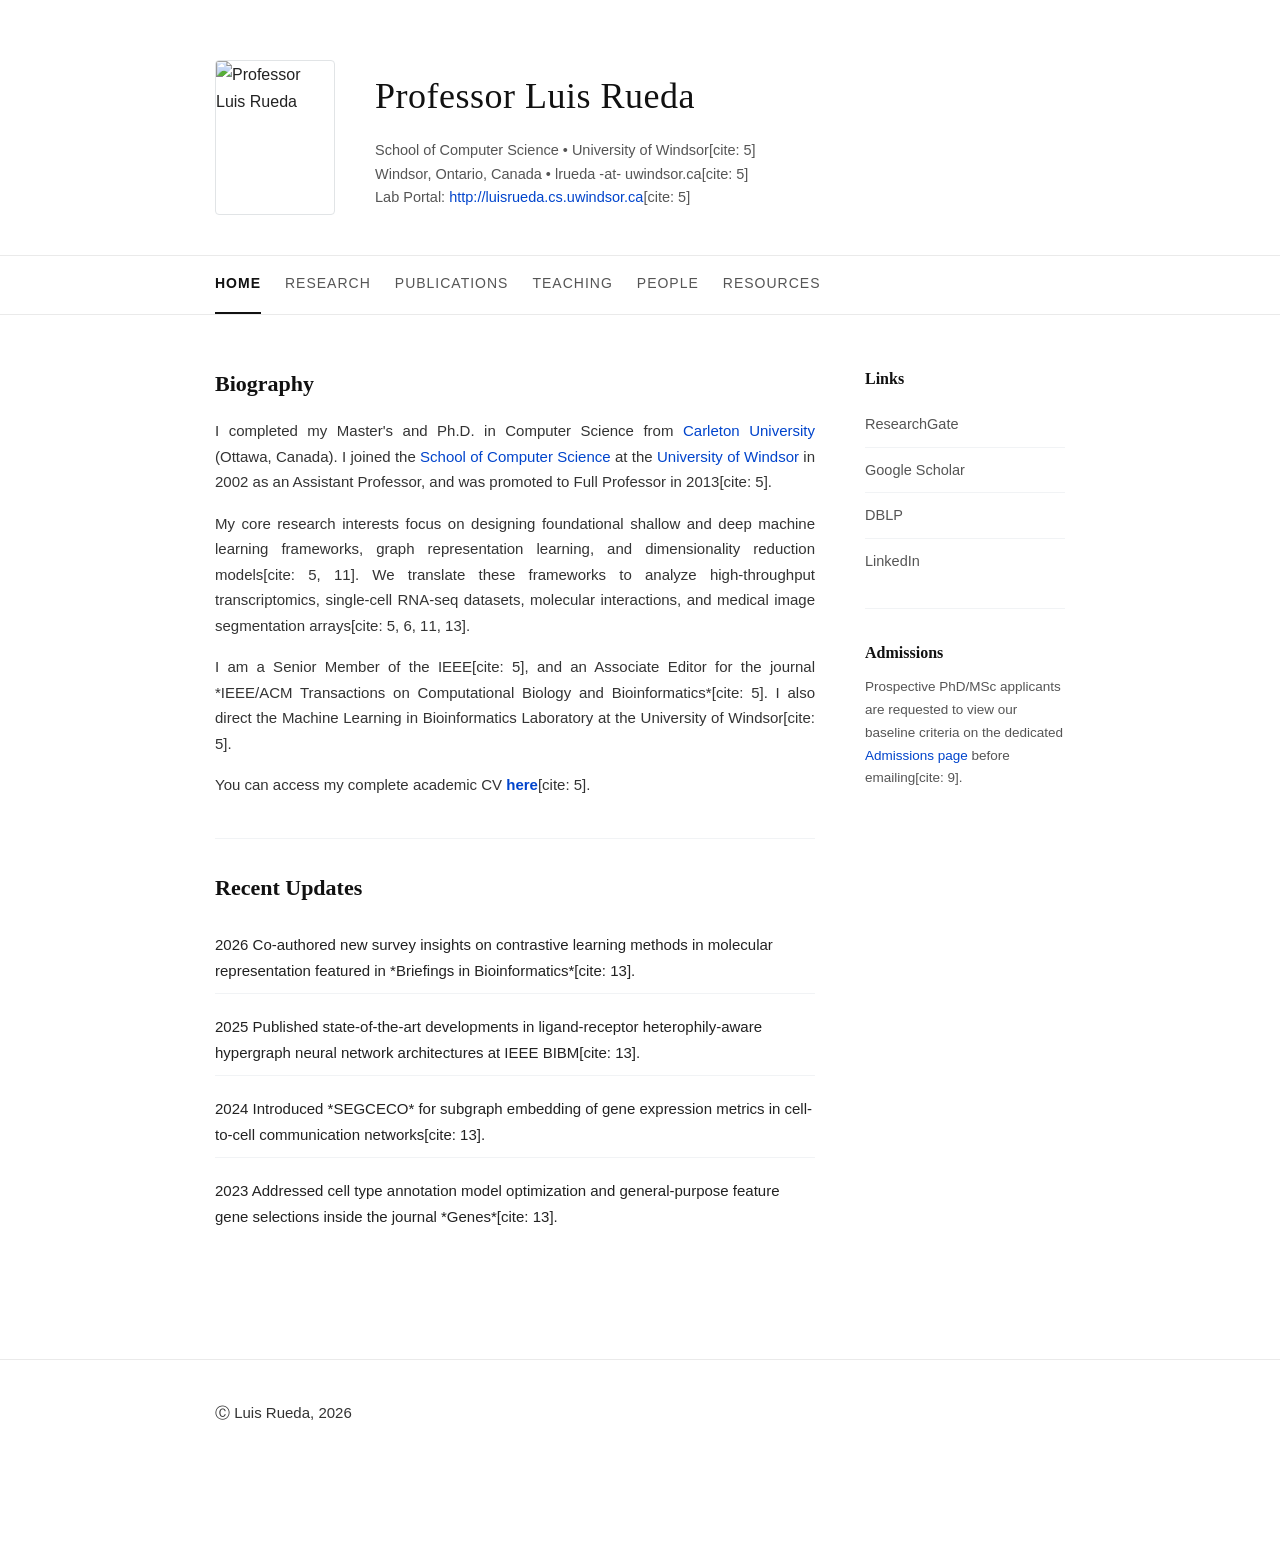
==== commit 6cbd6454: "Update index.html" ====
--- a/index.html
+++ b/index.html
@@ -46,7 +46,7 @@
     <main>
       <div class="info-card">
         <h3>Biography</h3>
-        <p>I completed my Master's and Ph.D. in Computer Science from <a href="http://www.carleton.ca/" target="_blank">Carleton University</a> (Ottawa, Canada) under the supervision of <a href="http://people.scs.carleton.ca/~oommen/" target="_blank">B. John Oommen</a>[cite: 5]. I joined the <a href="http://www.cs.uwindsor.ca/" target="_blank">School of Computer Science</a> at the <a href="http://www.uwindsor.ca/" target="_blank">University of Windsor</a> in 2002 as an Assistant Professor, and was promoted to Full Professor in 2013[cite: 5].</p>
+        <p>I completed my Master's and Ph.D. in Computer Science from <a href="http://www.carleton.ca/" target="_blank">Carleton University</a> (Ottawa, Canada). I joined the <a href="http://www.cs.uwindsor.ca/" target="_blank">School of Computer Science</a> at the <a href="http://www.uwindsor.ca/" target="_blank">University of Windsor</a> in 2002 as an Assistant Professor, and was promoted to Full Professor in 2013[cite: 5].</p>
         <p>My core research interests focus on designing foundational shallow and deep machine learning frameworks, graph representation learning, and dimensionality reduction models[cite: 5, 11]. We translate these frameworks to analyze high-throughput transcriptomics, single-cell RNA-seq datasets, molecular interactions, and medical image segmentation arrays[cite: 5, 6, 11, 13].</p>
         <p>I am a Senior Member of the IEEE[cite: 5], and an Associate Editor for the journal *IEEE/ACM Transactions on Computational Biology and Bioinformatics*[cite: 5]. I also direct the Machine Learning in Bioinformatics Laboratory at the University of Windsor[cite: 5].</p>
         <p>You can access my complete academic CV <a href="CV.pdf" target="_blank"><strong>here</strong></a>[cite: 5].</p>
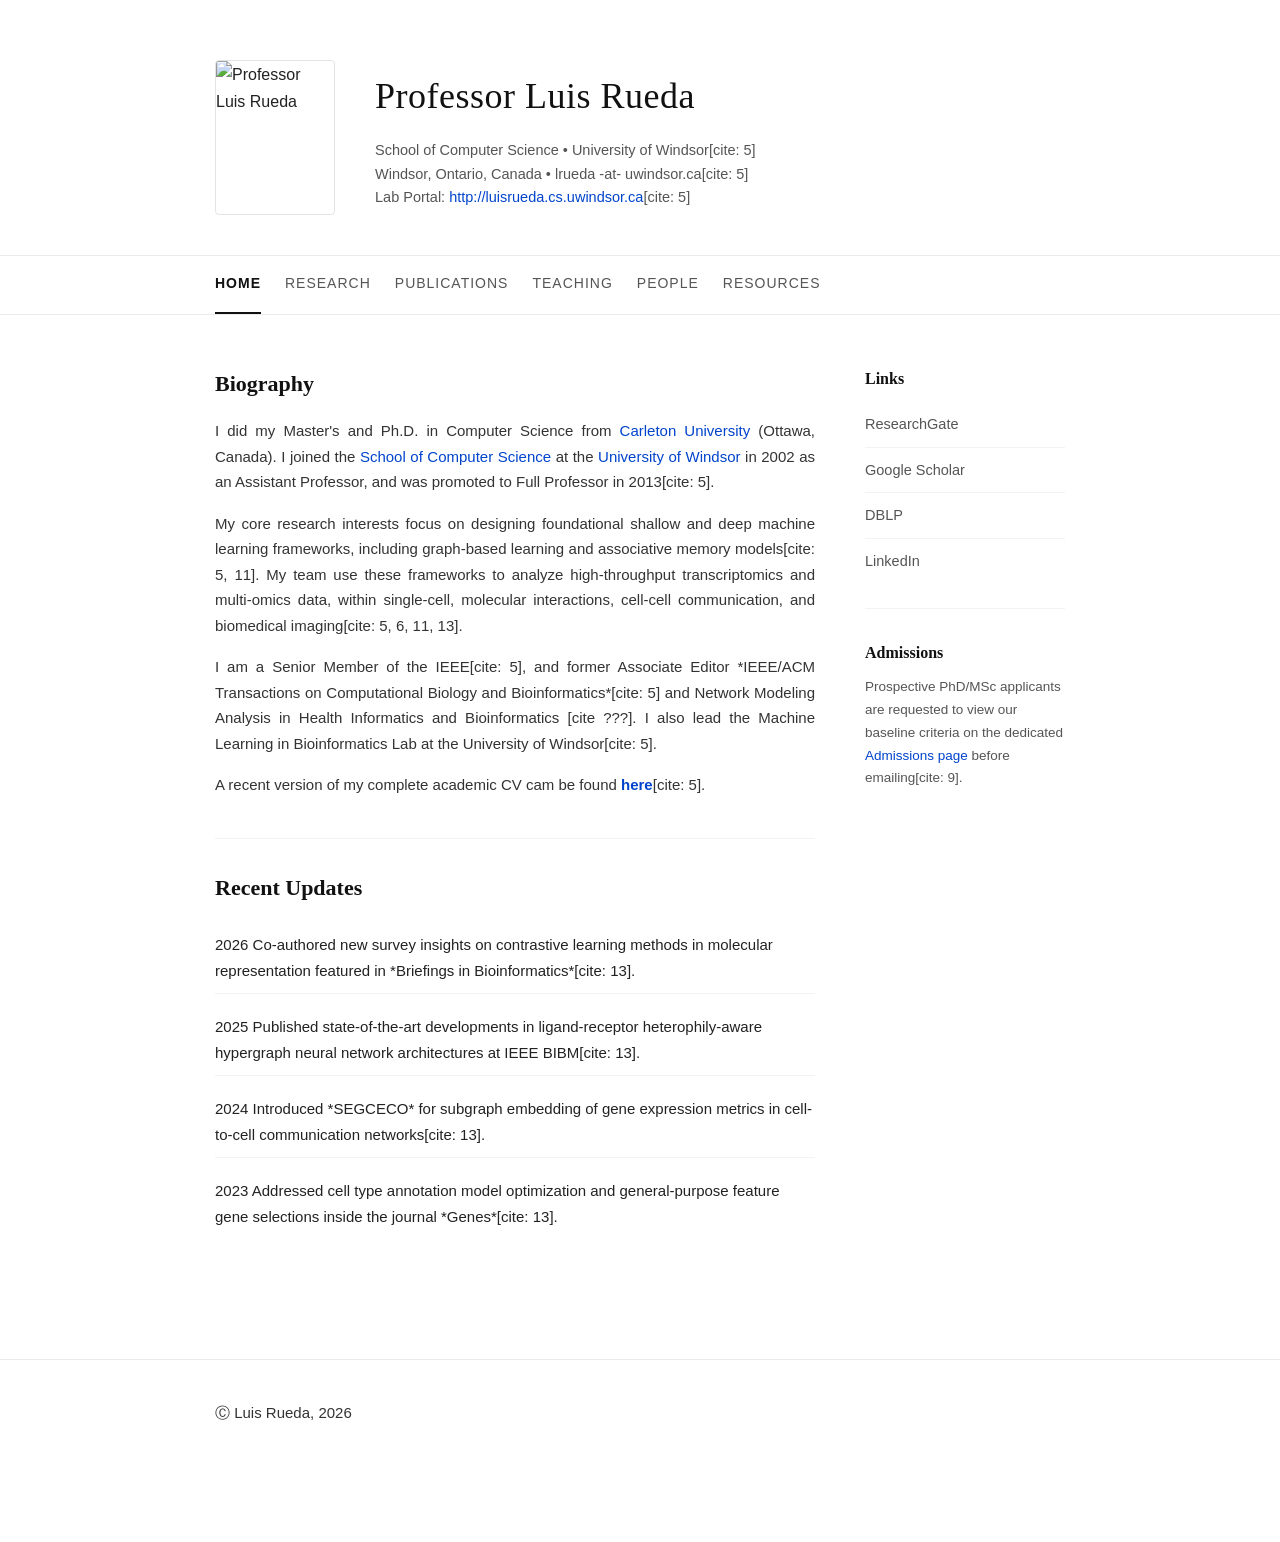
==== commit f7126504: "Update index.html" ====
--- a/index.html
+++ b/index.html
@@ -46,10 +46,10 @@
     <main>
       <div class="info-card">
         <h3>Biography</h3>
-        <p>I completed my Master's and Ph.D. in Computer Science from <a href="http://www.carleton.ca/" target="_blank">Carleton University</a> (Ottawa, Canada). I joined the <a href="http://www.cs.uwindsor.ca/" target="_blank">School of Computer Science</a> at the <a href="http://www.uwindsor.ca/" target="_blank">University of Windsor</a> in 2002 as an Assistant Professor, and was promoted to Full Professor in 2013[cite: 5].</p>
-        <p>My core research interests focus on designing foundational shallow and deep machine learning frameworks, graph representation learning, and dimensionality reduction models[cite: 5, 11]. We translate these frameworks to analyze high-throughput transcriptomics, single-cell RNA-seq datasets, molecular interactions, and medical image segmentation arrays[cite: 5, 6, 11, 13].</p>
-        <p>I am a Senior Member of the IEEE[cite: 5], and an Associate Editor for the journal *IEEE/ACM Transactions on Computational Biology and Bioinformatics*[cite: 5]. I also direct the Machine Learning in Bioinformatics Laboratory at the University of Windsor[cite: 5].</p>
-        <p>You can access my complete academic CV <a href="CV.pdf" target="_blank"><strong>here</strong></a>[cite: 5].</p>
+        <p>I did my Master's and Ph.D. in Computer Science from <a href="http://www.carleton.ca/" target="_blank">Carleton University</a> (Ottawa, Canada). I joined the <a href="http://www.cs.uwindsor.ca/" target="_blank">School of Computer Science</a> at the <a href="http://www.uwindsor.ca/" target="_blank">University of Windsor</a> in 2002 as an Assistant Professor, and was promoted to Full Professor in 2013[cite: 5].</p>
+        <p>My core research interests focus on designing foundational shallow and deep machine learning frameworks, including graph-based learning and associative memory models[cite: 5, 11]. My team use these frameworks to analyze high-throughput transcriptomics and multi-omics data, within single-cell, molecular interactions, cell-cell communication, and biomedical imaging[cite: 5, 6, 11, 13].</p>
+        <p>I am a Senior Member of the IEEE[cite: 5], and former Associate Editor *IEEE/ACM Transactions on Computational Biology and Bioinformatics*[cite: 5] and Network Modeling Analysis in Health Informatics and Bioinformatics [cite ???]. I also lead the Machine Learning in Bioinformatics Lab at the University of Windsor[cite: 5].</p>
+        <p>A recent version of my complete academic CV cam be found <a href="CV.pdf" target="_blank"><strong>here</strong></a>[cite: 5].</p>
       </div>
 
       <div class="info-card">
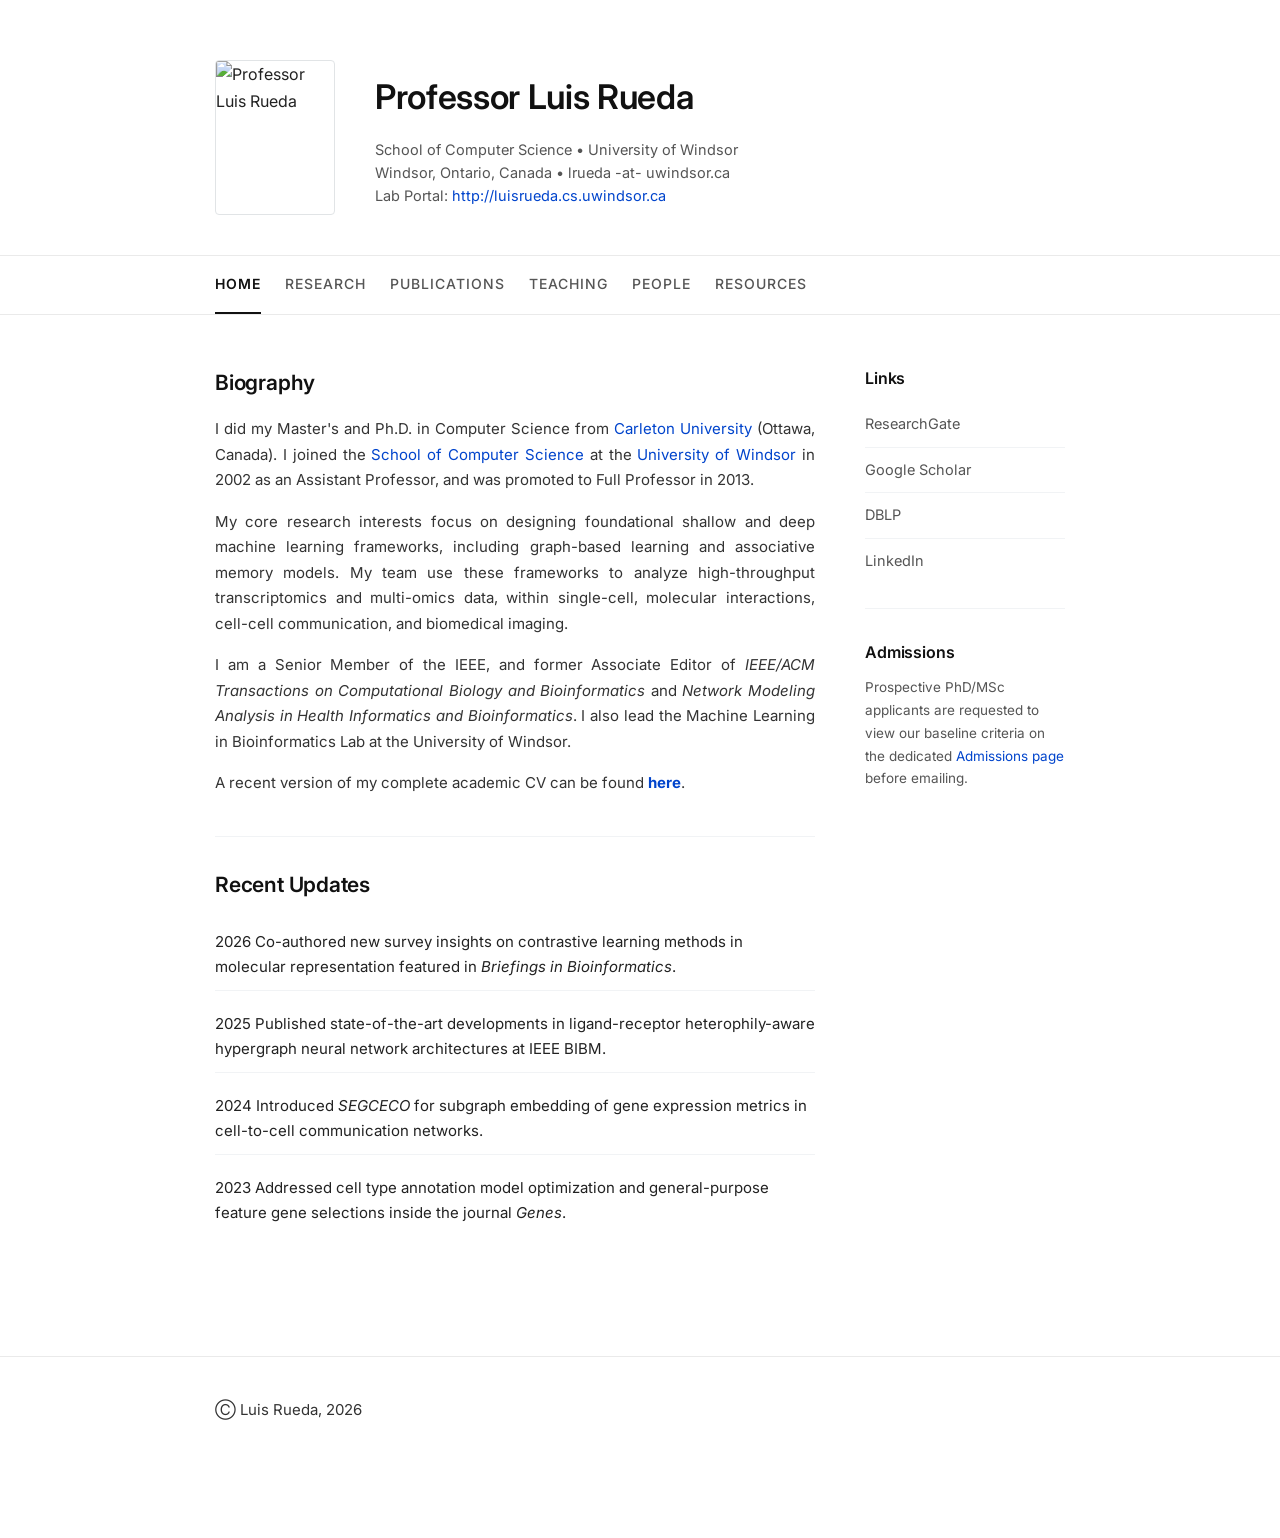
==== commit d1e3eaf8: "Update index.html" ====
--- a/index.html
+++ b/index.html
@@ -15,9 +15,9 @@
       <div class="profile-info">
         <h1>Professor Luis Rueda</h1>
         <p>
-          School of Computer Science &bull; University of Windsor[cite: 5]<br>
-          Windsor, Ontario, Canada &bull; lrueda -at- uwindsor.ca[cite: 5]<br>
-          Lab Portal: <a href="http://luisrueda.cs.uwindsor.ca">http://luisrueda.cs.uwindsor.ca</a>[cite: 5]
+          School of Computer Science &bull; University of Windsor<br>
+          Windsor, Ontario, Canada &bull; lrueda -at- uwindsor.ca<br>
+          Lab Portal: <a href="http://luisrueda.cs.uwindsor.ca">http://luisrueda.cs.uwindsor.ca</a>
         </p>
       </div>
     </div>
@@ -46,19 +46,19 @@
     <main>
       <div class="info-card">
         <h3>Biography</h3>
-        <p>I did my Master's and Ph.D. in Computer Science from <a href="http://www.carleton.ca/" target="_blank">Carleton University</a> (Ottawa, Canada). I joined the <a href="http://www.cs.uwindsor.ca/" target="_blank">School of Computer Science</a> at the <a href="http://www.uwindsor.ca/" target="_blank">University of Windsor</a> in 2002 as an Assistant Professor, and was promoted to Full Professor in 2013[cite: 5].</p>
-        <p>My core research interests focus on designing foundational shallow and deep machine learning frameworks, including graph-based learning and associative memory models[cite: 5, 11]. My team use these frameworks to analyze high-throughput transcriptomics and multi-omics data, within single-cell, molecular interactions, cell-cell communication, and biomedical imaging[cite: 5, 6, 11, 13].</p>
-        <p>I am a Senior Member of the IEEE[cite: 5], and former Associate Editor *IEEE/ACM Transactions on Computational Biology and Bioinformatics*[cite: 5] and Network Modeling Analysis in Health Informatics and Bioinformatics [cite ???]. I also lead the Machine Learning in Bioinformatics Lab at the University of Windsor[cite: 5].</p>
-        <p>A recent version of my complete academic CV cam be found <a href="CV.pdf" target="_blank"><strong>here</strong></a>[cite: 5].</p>
+        <p>I did my Master's and Ph.D. in Computer Science from <a href="http://www.carleton.ca/" target="_blank">Carleton University</a> (Ottawa, Canada). I joined the <a href="http://www.cs.uwindsor.ca/" target="_blank">School of Computer Science</a> at the <a href="http://www.uwindsor.ca/" target="_blank">University of Windsor</a> in 2002 as an Assistant Professor, and was promoted to Full Professor in 2013.</p>
+        <p>My core research interests focus on designing foundational shallow and deep machine learning frameworks, including graph-based learning and associative memory models. My team use these frameworks to analyze high-throughput transcriptomics and multi-omics data, within single-cell, molecular interactions, cell-cell communication, and biomedical imaging.</p>
+        <p>I am a Senior Member of the IEEE, and former Associate Editor of <em>IEEE/ACM Transactions on Computational Biology and Bioinformatics</em> and <em>Network Modeling Analysis in Health Informatics and Bioinformatics</em>. I also lead the Machine Learning in Bioinformatics Lab at the University of Windsor.</p>
+        <p>A recent version of my complete academic CV can be found <a href="CV.pdf" target="_blank"><strong>here</strong></a>.</p>
       </div>
 
       <div class="info-card">
         <h3>Recent Updates</h3>
         <ul class="news-list" style="list-style: none; padding-left: 0;">
-          <li style="padding: 10px 0; border-bottom: 1px solid #f1f3f5;"><span class="news-date">2026</span> Co-authored new survey insights on contrastive learning methods in molecular representation featured in *Briefings in Bioinformatics*[cite: 13].</li>
-          <li style="padding: 10px 0; border-bottom: 1px solid #f1f3f5;"><span class="news-date">2025</span> Published state-of-the-art developments in ligand-receptor heterophily-aware hypergraph neural network architectures at IEEE BIBM[cite: 13].</li>
-          <li style="padding: 10px 0; border-bottom: 1px solid #f1f3f5;"><span class="news-date">2024</span> Introduced *SEGCECO* for subgraph embedding of gene expression metrics in cell-to-cell communication networks[cite: 13].</li>
-          <li style="padding: 10px 0; border-bottom: none;"><span class="news-date">2023</span> Addressed cell type annotation model optimization and general-purpose feature gene selections inside the journal *Genes*[cite: 13].</li>
+          <li style="padding: 10px 0; border-bottom: 1px solid #f1f3f5;"><span class="news-date">2026</span> Co-authored new survey insights on contrastive learning methods in molecular representation featured in <em>Briefings in Bioinformatics</em>.</li>
+          <li style="padding: 10px 0; border-bottom: 1px solid #f1f3f5;"><span class="news-date">2025</span> Published state-of-the-art developments in ligand-receptor heterophily-aware hypergraph neural network architectures at IEEE BIBM.</li>
+          <li style="padding: 10px 0; border-bottom: 1px solid #f1f3f5;"><span class="news-date">2024</span> Introduced <em>SEGCECO</em> for subgraph embedding of gene expression metrics in cell-to-cell communication networks.</li>
+          <li style="padding: 10px 0; border-bottom: none;"><span class="news-date">2023</span> Addressed cell type annotation model optimization and general-purpose feature gene selections inside the journal <em>Genes</em>.</li>
         </ul>
       </div>
     </main>
@@ -77,7 +77,7 @@
 
       <div class="info-card">
         <h3 style="font-size: 16px; margin-bottom: 10px;">Admissions</h3>
-        <p style="font-size: 13.5px; color: #555; text-align: left; margin: 0;">Prospective PhD/MSc applicants are requested to view our baseline criteria on the dedicated <a href="prospective-students.html">Admissions page</a> before emailing[cite: 9].</p>
+        <p style="font-size: 13.5px; color: #555; text-align: left; margin: 0;">Prospective PhD/MSc applicants are requested to view our baseline criteria on the dedicated <a href="prospective-students.html">Admissions page</a> before emailing.</p>
       </div>
     </aside>
 
--- a/styles.css
+++ b/styles.css
@@ -1,3 +1,6 @@
+/* --- Font Import --- */
+@import url('https://fonts.googleapis.com/css2?family=Inter:wght@400;500;600;700&display=swap');
+
 /* --- Global Theme & Minimal Reset --- */
 * {
   box-sizing: border-box;
@@ -6,7 +9,7 @@
 }
 
 body {
-  font-family: -apple-system, BlinkMacSystemFont, "Segoe UI", Helvetica, Arial, sans-serif;
+  font-family: 'Inter', -apple-system, BlinkMacSystemFont, "Segoe UI", Helvetica, Arial, sans-serif;
   line-height: 1.7;
   color: #222222;
   background-color: #ffffff;
@@ -53,11 +56,11 @@
 }
 
 .profile-info h1 {
-  font-family: "Times New Roman", Times, Georgia, serif;
-  font-size: 36px;
+  font-family: 'Inter', sans-serif;
+  font-size: 34px;
   color: #111111;
-  font-weight: 400;
-  letter-spacing: 0.5px;
+  font-weight: 600;
+  letter-spacing: -0.01em;
   margin-bottom: 12px;
 }
 
@@ -154,12 +157,13 @@
 }
 
 .paper-card h3, .research-card h3, .info-card h3 {
-  font-family: "Times New Roman", Times, Georgia, serif;
+  font-family: 'Inter', sans-serif;
   margin-top: 0;
   margin-bottom: 16px;
-  font-size: 22px;
+  font-size: 21px;
   color: #111111;
   font-weight: 600;
+  letter-spacing: -0.01em;
 }
 
 /* --- Core Typography --- */
@@ -222,6 +226,72 @@
   text-decoration: none;
 }
 
+/* --- Research Field Cards with Thumbnails --- */
+.research-card{
+  display: grid;
+  grid-template-columns: 200px 1fr;
+  gap: 26px;
+  align-items: start;
+}
+
+.research-thumb-wrap{
+  display: block;
+}
+
+.research-thumb{
+  width: 100%;
+  height: 140px;
+  object-fit: cover;
+  border-radius: 4px;
+  border: 1px solid #e1e4e6;
+  background: #f4f5f6;
+  display: block;
+}
+
+.research-thumb-wrap:hover .research-thumb{
+  border-color: #0044cc;
+}
+
+.view-pubs-link{
+  display: inline-flex;
+  align-items: center;
+  gap: 6px;
+  margin-top: 12px;
+  font-size: 13.5px;
+  font-weight: 600;
+  color: #0044cc;
+}
+
+.view-pubs-link:hover{
+  color: #002288;
+  text-decoration: underline;
+}
+
+@media (max-width: 768px){
+  .research-card{
+    grid-template-columns: 1fr;
+  }
+  .research-thumb{
+    height: 180px;
+  }
+}
+
+/* --- Publication section jump-target highlight --- */
+.paper-card{
+  scroll-margin-top: 90px;
+  transition: background-color 1.8s ease;
+}
+
+.paper-card:target{
+  background-color: #eef4ff;
+  animation: fadeHighlight 2.4s ease forwards;
+}
+
+@keyframes fadeHighlight{
+  from{ background-color: #dfeaff; }
+  to{ background-color: transparent; }
+}
+
 /* --- Minimal Footer --- */
 .footer {
   text-align: center;
